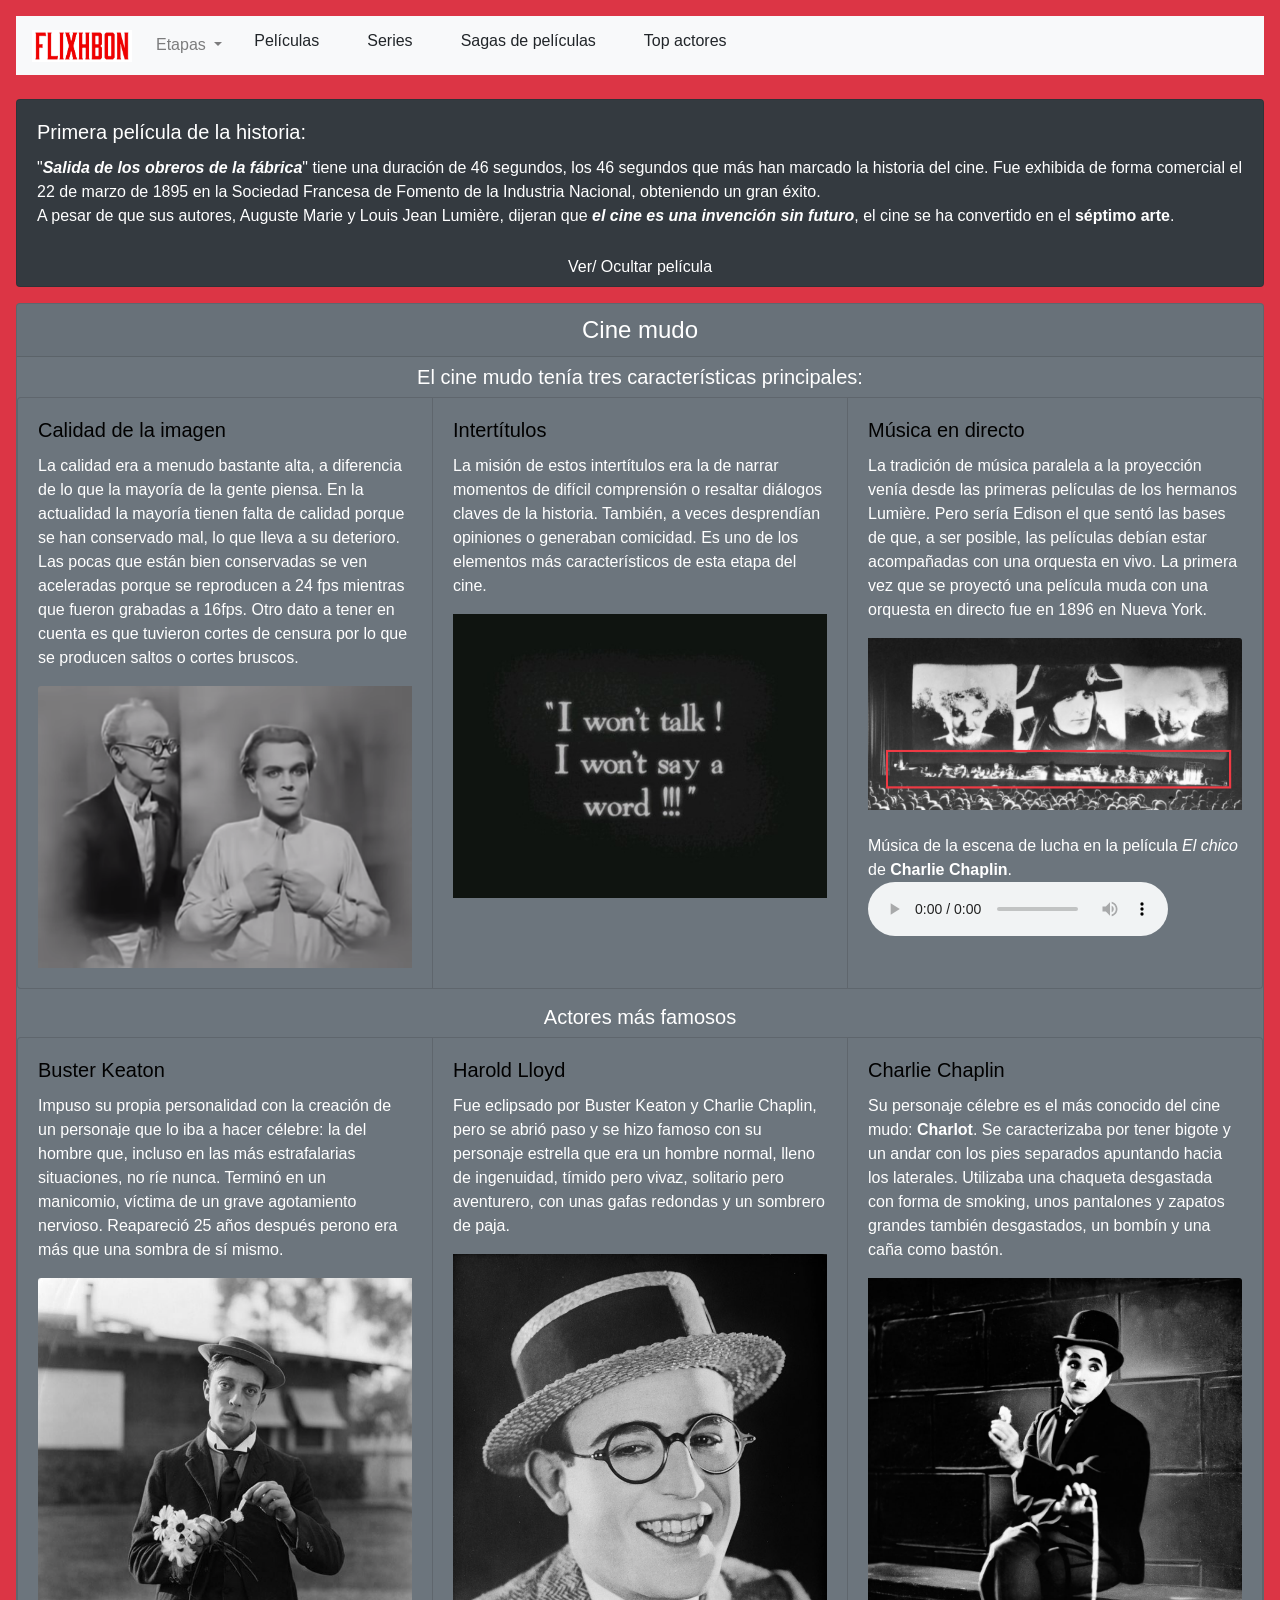
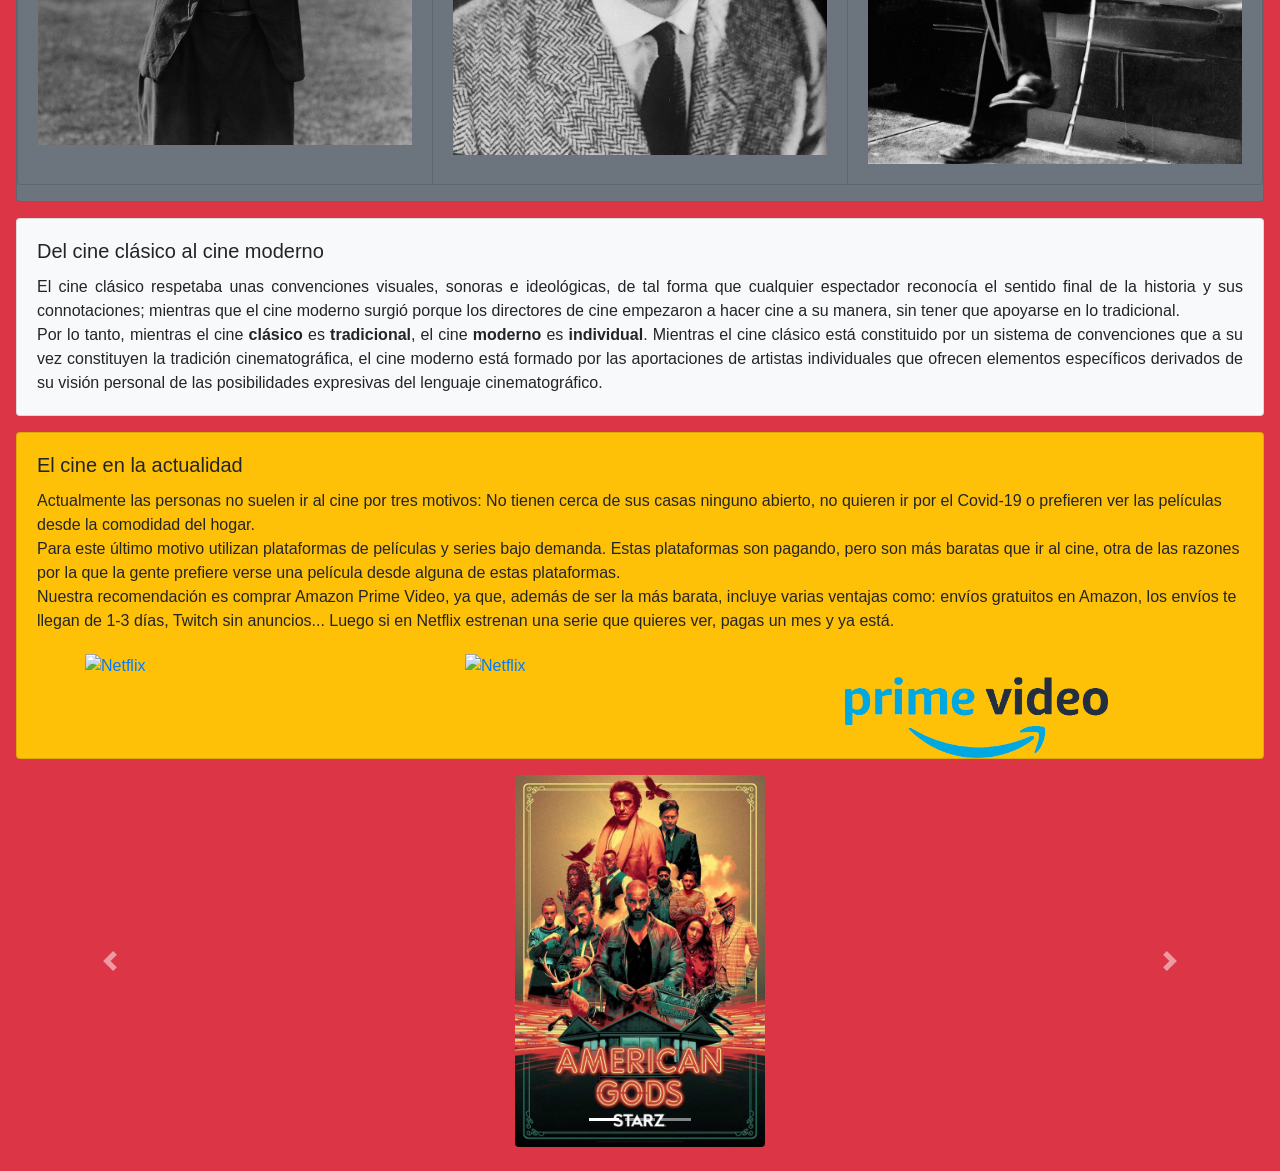
==== Historia del cine.html @ 115a5e02 "carrusel" ====
<!DOCTYPE html>
<html lang="es">
<head>
    <meta charset="UTF-8">
    <meta http-equiv="X-UA-Compatible" content="IE=edge">
    <meta name="viewport" content="width=device-width, initial-scale=1.0">
    <title>Historia del cine-Flixhbon</title>
    <link rel="stylesheet" href="css/bootstrap.min.css">
    <script src="js/bootstrap.min.js"></script>
    <script src="js/bootstrap.bundle.min.js"></script>
    <script src="https://code.jquery.com/jquery-3.4.1.slim.min.js"
        integrity="sha384-J6qa4849blE2+poT4WnyKhv5vZF5SrPo0iEjwBvKU7imGFAV0wwj1yYfoRSJoZ+n"
        crossorigin="anonymous"></script>
    <script src="https://cdn.jsdelivr.net/npm/popper.js@1.16.0/dist/umd/popper.min.js"
        integrity="sha384-Q6E9RHvbIyZFJoft+2mJbHaEWldlvI9IOYy5n3zV9zzTtmI3UksdQRVvoxMfooAo"
        crossorigin="anonymous"></script>
    <script src="https://stackpath.bootstrapcdn.com/bootstrap/4.4.1/js/bootstrap.min.js"
        integrity="sha384-wfSDF2E50Y2D1uUdj0O3uMBJnjuUD4Ih7YwaYd1iqfktj0Uod8GCExl3Og8ifwB6"
        crossorigin="anonymous"></script>
</head>
<body div class="p-3 mb-2 bg-danger text-black">
    <nav class="navbar navbar-expand-lg navbar-light bg-light">
      <a class="navbar-brand" href="index.html"><img src="Recursos/Captura de pantalla 2021-02-10 123107.png" alt="Flixhbon" width="100"></a>
      <button class="navbar-toggler" type="button" data-toggle="collapse" data-target="#navbarNav" aria-controls="navbarNav" aria-expanded="false" aria-label="Toggle navigation">
        <span class="navbar-toggler-icon"></span>
      </button>
      <div class="collapse navbar-collapse" id="navbarNav">
        <ul class="navbar-nav">   
          <li class="nav-item dropdown">
            <a class="nav-link dropdown-toggle" href="#" id="navbarDropdown" role="button" data-toggle="dropdown" aria-haspopup="true" aria-expanded="false">
              Etapas
            </a>
            <div class="dropdown-menu" aria-labelledby="navbarDropdown">
              <a class="dropdown-item" href="#Cine mudo">Cine mudo</a>
              <a class="dropdown-item" href="#Clásico-moderno">Cine clásico → Cine moderno</a>
              <a class="dropdown-item" href="#Actualidad">Actualidad</a>
          </li>     
          <li><a class="dropdown-item" href="Películas.html">Películas</a></li>
          <li><a class="dropdown-item" href="Series.html">Series</a></li>
          <li><a class="dropdown-item" href="Sagas.html">Sagas de películas</a></li>
          <li><a class="dropdown-item" href="Top-actores.html">Top actores</a></li>           
        </ul>
      </div>
    </nav>
    <br>
    <div class="card text-white bg-dark mb-3">
      <div class="card-body">
        <h5 class="card-title">Primera película de la historia:</h5>
        <p class="card-text">"<strong><i>Salida de los obreros de la fábrica</i></strong>" tiene una duración de 46 segundos, los 46 segundos que más han marcado la historia del cine. Fue exhibida de forma comercial el 22 de marzo de 1895 en la Sociedad Francesa de Fomento de la Industria Nacional, obteniendo un gran éxito. <br>
        A pesar de que sus autores, Auguste Marie y Louis Jean Lumière, dijeran que <strong><i>el cine es una invención sin futuro</i></strong>, el cine se ha convertido en el <strong>séptimo arte</strong>.</p>
      </div>
      <iframe id="demo" style="display:none" height="400" src="https://www.youtube.com/embed/xxLGDF_121U?start=6" frameborder="0" allow="accelerometer; autoplay; clipboard-write; encrypted-media; gyroscope; picture-in-picture" allowfullscreen></iframe>
    <button class="btn btn-dark" type="button" onclick="mostraruocultar()">Ver/ Ocultar película</button>
  </div>
<script>
  function mostraruocultar(){
    //alert("hola"); 
    //hacer si está visible
      if(document.getElementById('demo').style.display=='block'){
      document.getElementById('demo').style.display='none';
      }
      else{
      //hacer si está oculto
    document.getElementById('demo').style.display='block';
    }
  }
</script>

<div class="card text-white bg-secondary mb-3">
  <a name="Cine mudo"><h4><div class="card-header" style="text-align: center;">Cine mudo</div></h4></a>
  <div class="container" style="text-align: center;">
    <h5>El cine mudo tenía tres características principales:</h5>
</div>
  <div class="card-group ">
    <div class="card text-white bg-secondary mb-3">
      <div class="card-body">
        <h5 class="card-title" style="color: black;">Calidad de la imagen</h5>
        <p class="card-text">La calidad era a menudo bastante alta, a diferencia de lo que la mayoría de la gente piensa. En la actualidad la mayoría tienen falta de calidad porque se han conservado mal, lo que lleva a su deterioro.<br>
        Las pocas que están bien conservadas se ven aceleradas porque se reproducen a 24 fps mientras que fueron grabadas a 16fps. Otro dato a tener en cuenta es que tuvieron cortes de censura por lo que se producen saltos o cortes bruscos.</p>
        <img src="Recursos/Cine mudo/Calidad.png" class="card-img-top" alt="Muestra de la calidad de imagen">
      </div>
    </div>
    <div class="card text-white bg-secondary mb-3">
      <div class="card-body">
        <h5 class="card-title" style="color: black;">Intertítulos</h5>
        <p class="card-text">La misión de estos intertítulos era la de narrar momentos de difícil comprensión o resaltar diálogos claves de la historia. También, a veces desprendían opiniones o generaban comicidad. Es uno de los elementos más característicos de esta etapa del cine.</p>
        <img src="Recursos/Cine mudo/Intertítulo.jpg" class="card-img-top" alt="Ejemplo de intertítulo">
      </div>
    </div>
    <div class="card text-white bg-secondary mb-3">
      <div class="card-body">
        <h5 class="card-title" style="color: black;">Música en directo</h5>
        <p class="card-text">La tradición de música paralela a la proyección venía desde las primeras películas de los hermanos Lumière.  Pero sería Edison el que sentó las bases de que, a ser posible, las películas debían estar acompañadas con una orquesta en vivo. La primera vez que se proyectó una película muda con una orquesta en directo fue en 1896 en Nueva York.</p>
        <img src="Recursos/Cine mudo/Música.png" class="card-img-top" alt="Ejemplo de una orquesta en un cine mudo">
        <br>
        <br>
        <!-- Tamaño audio -->
        Música de la escena de lucha en la película <i>El chico</i> de <strong>Charlie Chaplin</strong>.
        <audio controls>
          <source src="Recursos/Cine mudo/Música cine mudo.mp3" type="audio/mpeg">
          Error al reproducir: tu navegador no soporta esta etiqueta de audio.
      </audio>
      </div>
    </div>
  </div>
  <div class="container" style="text-align: center;">
    <h5>Actores más famosos</h5>
</div>
  <div class="card-group ">
    <div class="card text-white bg-secondary mb-3">
      <div class="card-body">
        <h5 class="card-title" style="color: black;">Buster Keaton</h5>
        <p class="card-text">Impuso su propia personalidad con la creación de un personaje que lo iba a hacer célebre: la del hombre que, incluso en las más estrafalarias situaciones, no ríe nunca.
        Terminó en un manicomio, víctima de un grave agotamiento nervioso. Reapareció 25 años después perono era más que una sombra de sí mismo.
        </p>
        <img src="Recursos/Cine mudo/Buster Keaton.jpg" class="card-img-top" alt="Buster Keaton">
      </div>
    </div>
    <div class="card text-white bg-secondary mb-3">
      <div class="card-body">
        <h5 class="card-title" style="color: black;">Harold Lloyd</h5>
        <p class="card-text">Fue eclipsado por Buster Keaton y Charlie Chaplin, pero se abrió paso y se hizo famoso con su personaje estrella que era un hombre normal, lleno de ingenuidad, tímido pero vivaz, solitario pero aventurero, con unas gafas redondas y un sombrero de paja.   
        </p>
        <img src="Recursos/Cine mudo/Harold Lloyd.jpg" class="card-img-top" alt="Harold Lloyd">
      </div>
    </div>
    <div class="card text-white bg-secondary mb-3">
      <div class="card-body">
        <h5 class="card-title" style="color: black;">Charlie Chaplin</h5>
        <p class="card-text">Su personaje célebre es el más conocido del cine mudo: <strong>Charlot</strong>. Se caracterizaba por tener bigote y un andar con los pies separados apuntando hacia los laterales. Utilizaba una chaqueta desgastada con forma de smoking, unos pantalones y zapatos grandes también desgastados, un bombín y una caña como bastón. 
        </p>
        <img src="Recursos/Cine mudo/Charlie Chaplin 2.jpg" class="card-img-top" alt="Charlie Chaplin">
      </div>
    </div>
  </div>
</div>

<div class="card text-black bg-light mb-3">
  <div class="card-body">
    <a name="Clásico-moderno"><h5 class="card-title">Del cine clásico al cine moderno</h5></a>
    <p class="card-text text-justify">El cine clásico respetaba unas convenciones visuales, sonoras e ideológicas, de tal forma que cualquier espectador reconocía el sentido final de la historia y sus connotaciones; mientras que el cine moderno surgió porque los directores de cine empezaron a hacer cine a su manera, sin tener que apoyarse en lo tradicional.
    <br>
    Por lo tanto, mientras el cine <strong>clásico</strong> es <strong>tradicional</strong>, el cine <strong>moderno</strong> es <strong>individual</strong>. Mientras el cine clásico está constituido por un sistema de convenciones que a su vez constituyen la tradición cinematográfica, el cine moderno está formado por las aportaciones de artistas individuales que ofrecen elementos específicos derivados de su visión personal de las posibilidades expresivas del lenguaje cinematográfico.</p>
  </div>
</div>
<div class="card bg-warning mb-3">
  <div class="card-body">
    <a name="Actualidad"><h5 class="card-title">El cine en la actualidad</h5></a>
    <p class="card-text">Actualmente las personas no suelen ir al cine por tres motivos: No tienen cerca de sus casas ninguno abierto, no quieren ir por el Covid-19 o prefieren ver las películas desde la comodidad del hogar.
    <br>
    Para este último motivo utilizan plataformas de películas y series bajo demanda. Estas plataformas son pagando, pero son más baratas que ir al cine, otra de las razones por la que la gente prefiere verse una película desde alguna de estas plataformas.
    <br>
    Nuestra recomendación es comprar Amazon Prime Video, ya que, además de ser la más barata, incluye varias ventajas como: envíos gratuitos en Amazon, los envíos te llegan de 1-3 días, Twitch sin anuncios... Luego si en Netflix estrenan una serie que quieres ver, pagas un mes y ya está.
    </p>
  </div>
  <div class="container">
    <div class="row">
      <div class="col-sm">
        <a target="new" href="https://www.netflix.com/es/"><img src="Recursos/Cine actual/Netflix.png" alt="Netflix" width="75%"></a>
      </div>
      <div class="col-sm">
        <a target="new" href="https://es.hboespana.com/"><img src="Recursos/Cine actual/HBO.png" alt="Netflix" width="75%"></a>
      </div>
      <div class="col-sm">
        <br>
        <a target="new" href="https://www.primevideo.com/"><img src="Recursos/Cine actual/Amazon Prime Video.svg.png" alt="Netflix" width="75%"></a>
      </div>
    </div>
  </div>
</div>
<div id="carouselExampleIndicators" class="carousel slide" data-ride="carousel">
  <ol class="carousel-indicators">
    <li data-target="#carouselExampleIndicators" data-slide-to="0" class="active"></li>
    <li data-target="#carouselExampleIndicators" data-slide-to="1"></li>
    <li data-target="#carouselExampleIndicators" data-slide-to="2"></li>
  </ol>
  <div class="carousel-inner">
    <div class="carousel-item active">
      <img src="Recursos/American Gods.jpg"  class="rounded mx-auto d-block" alt="..." width="250px">
    </div>
    <div class="carousel-item">
      <img src="Recursos/Aqui no hay quien viva.jpg" class="rounded mx-auto d-block" alt="..." width="250px">
    </div>
    <div class="carousel-item">
      <img src="Recursos/Daniel Day-Lewis.jpg" class="rounded mx-auto d-block" alt="..." width="250px">
    </div>
  </div>
  <a class="carousel-control-prev" href="#carouselExampleIndicators" role="button" data-slide="prev">
    <span class="carousel-control-prev-icon" aria-hidden="true"></span>
    <span class="sr-only">Previous</span>
  </a>
  <a class="carousel-control-next" href="#carouselExampleIndicators" role="button" data-slide="next">
    <span class="carousel-control-next-icon" aria-hidden="true"></span>
    <span class="sr-only">Next</span>
  </a>
</div>
</body>
</html>
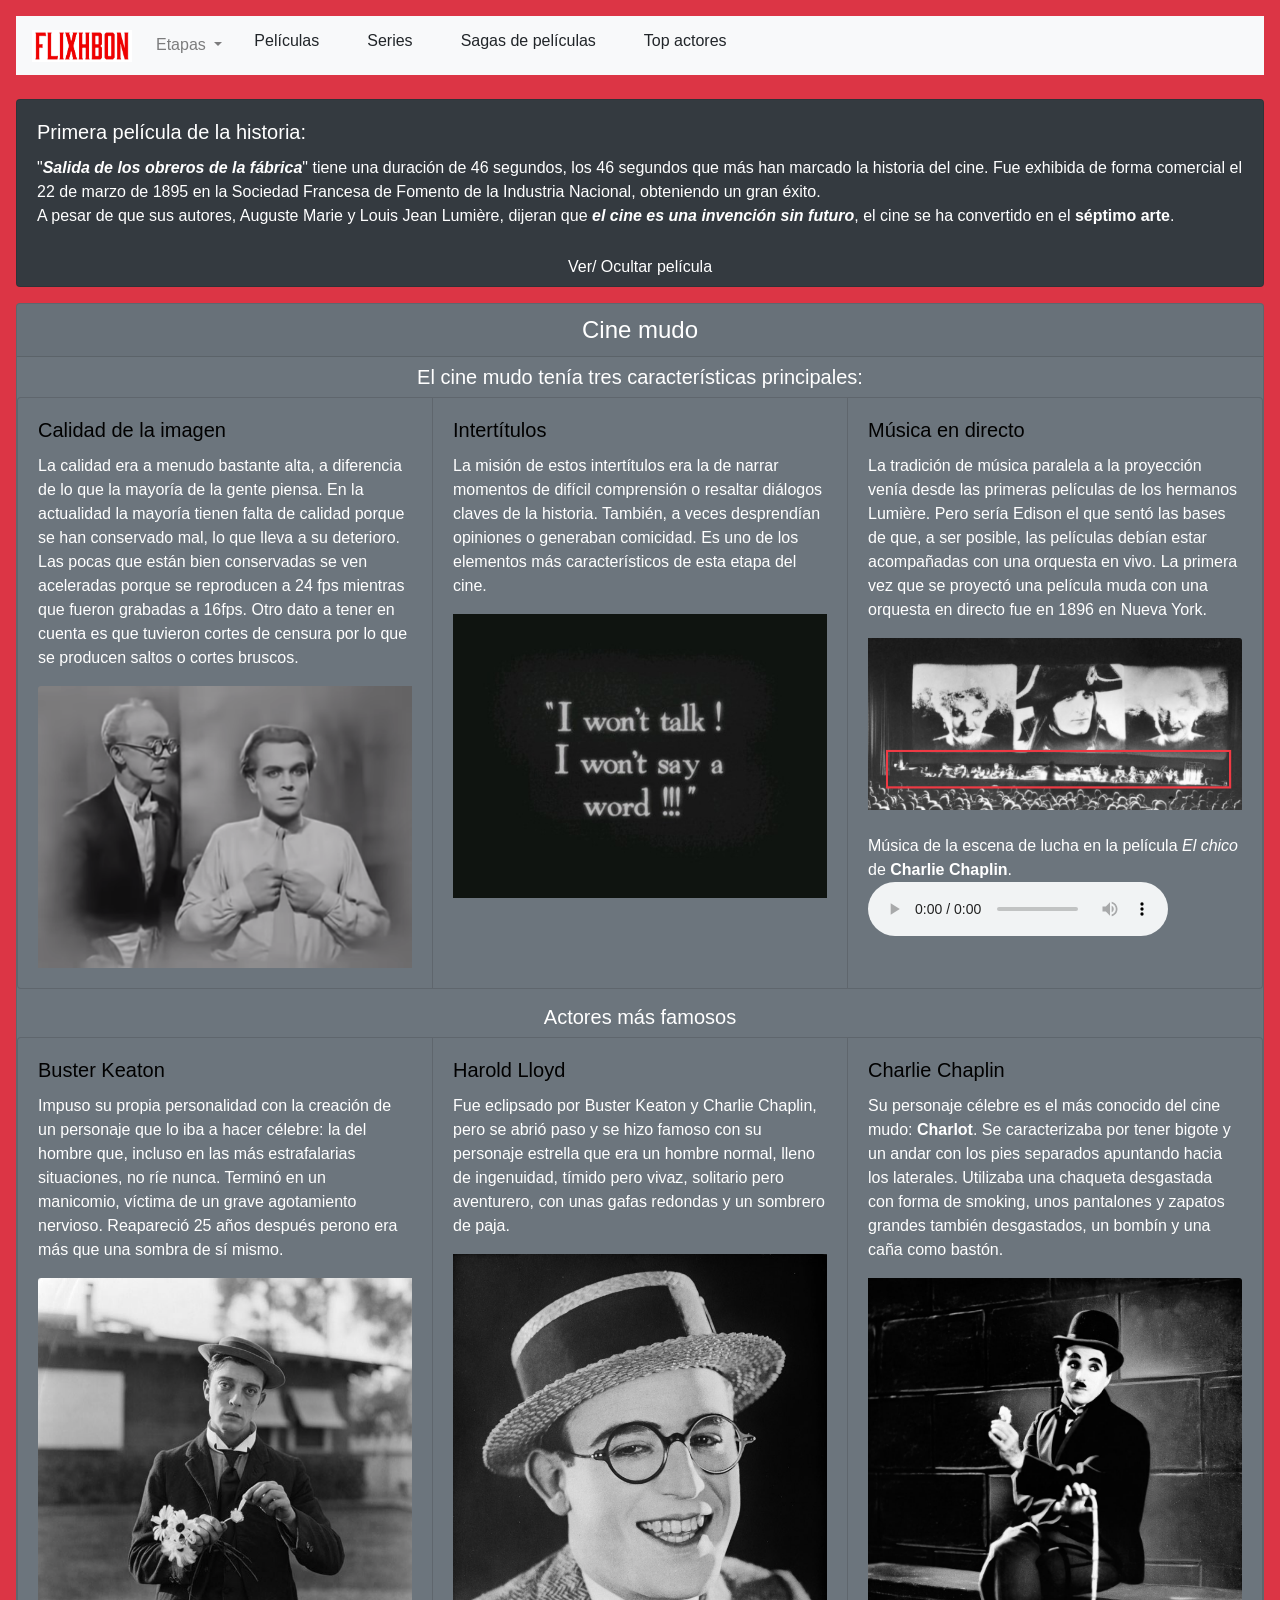
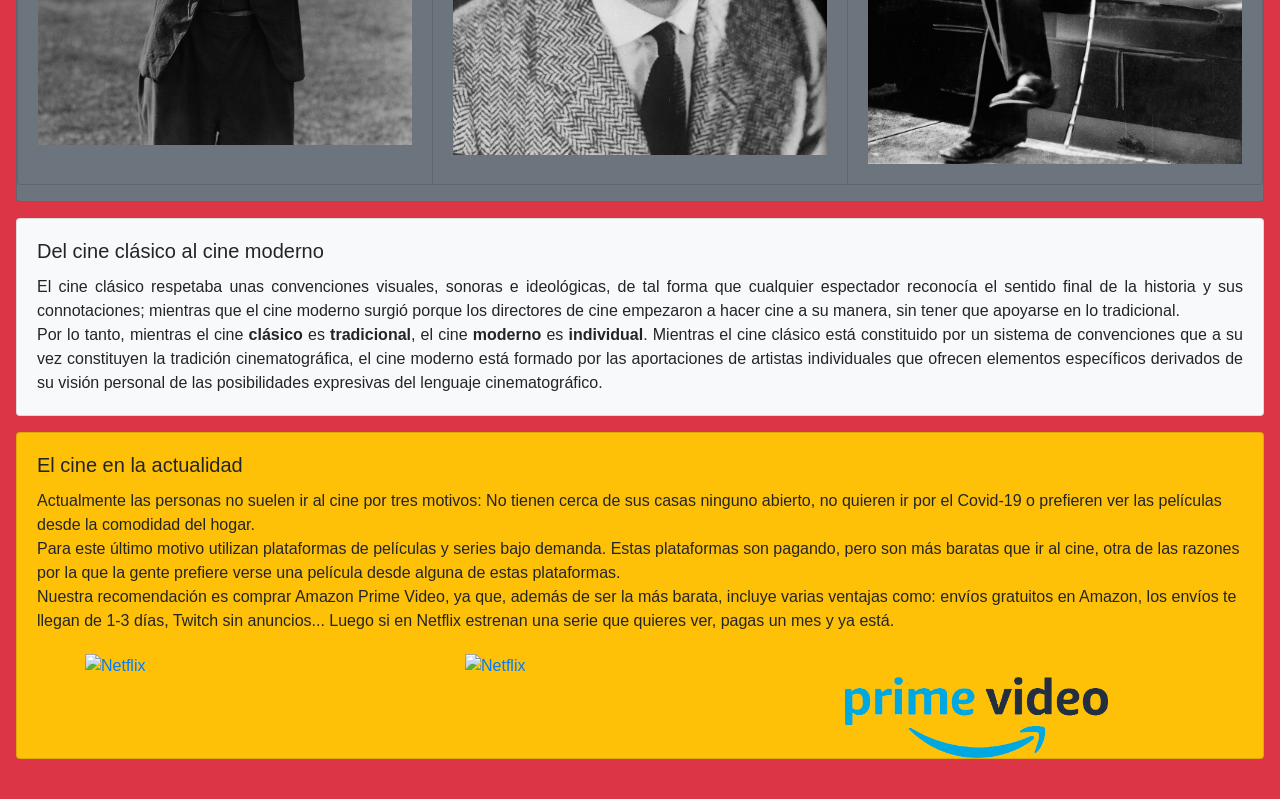
==== commit 284369ff: "MIGUEL CALVO" ====
--- a/Historia del cine.html
+++ b/Historia del cine.html
@@ -168,31 +168,6 @@
     </div>
   </div>
 </div>
-<div id="carouselExampleIndicators" class="carousel slide" data-ride="carousel">
-  <ol class="carousel-indicators">
-    <li data-target="#carouselExampleIndicators" data-slide-to="0" class="active"></li>
-    <li data-target="#carouselExampleIndicators" data-slide-to="1"></li>
-    <li data-target="#carouselExampleIndicators" data-slide-to="2"></li>
-  </ol>
-  <div class="carousel-inner">
-    <div class="carousel-item active">
-      <img src="Recursos/American Gods.jpg"  class="rounded mx-auto d-block" alt="..." width="250px">
-    </div>
-    <div class="carousel-item">
-      <img src="Recursos/Aqui no hay quien viva.jpg" class="rounded mx-auto d-block" alt="..." width="250px">
-    </div>
-    <div class="carousel-item">
-      <img src="Recursos/Daniel Day-Lewis.jpg" class="rounded mx-auto d-block" alt="..." width="250px">
-    </div>
-  </div>
-  <a class="carousel-control-prev" href="#carouselExampleIndicators" role="button" data-slide="prev">
-    <span class="carousel-control-prev-icon" aria-hidden="true"></span>
-    <span class="sr-only">Previous</span>
-  </a>
-  <a class="carousel-control-next" href="#carouselExampleIndicators" role="button" data-slide="next">
-    <span class="carousel-control-next-icon" aria-hidden="true"></span>
-    <span class="sr-only">Next</span>
-  </a>
-</div>
+
 </body>
 </html>
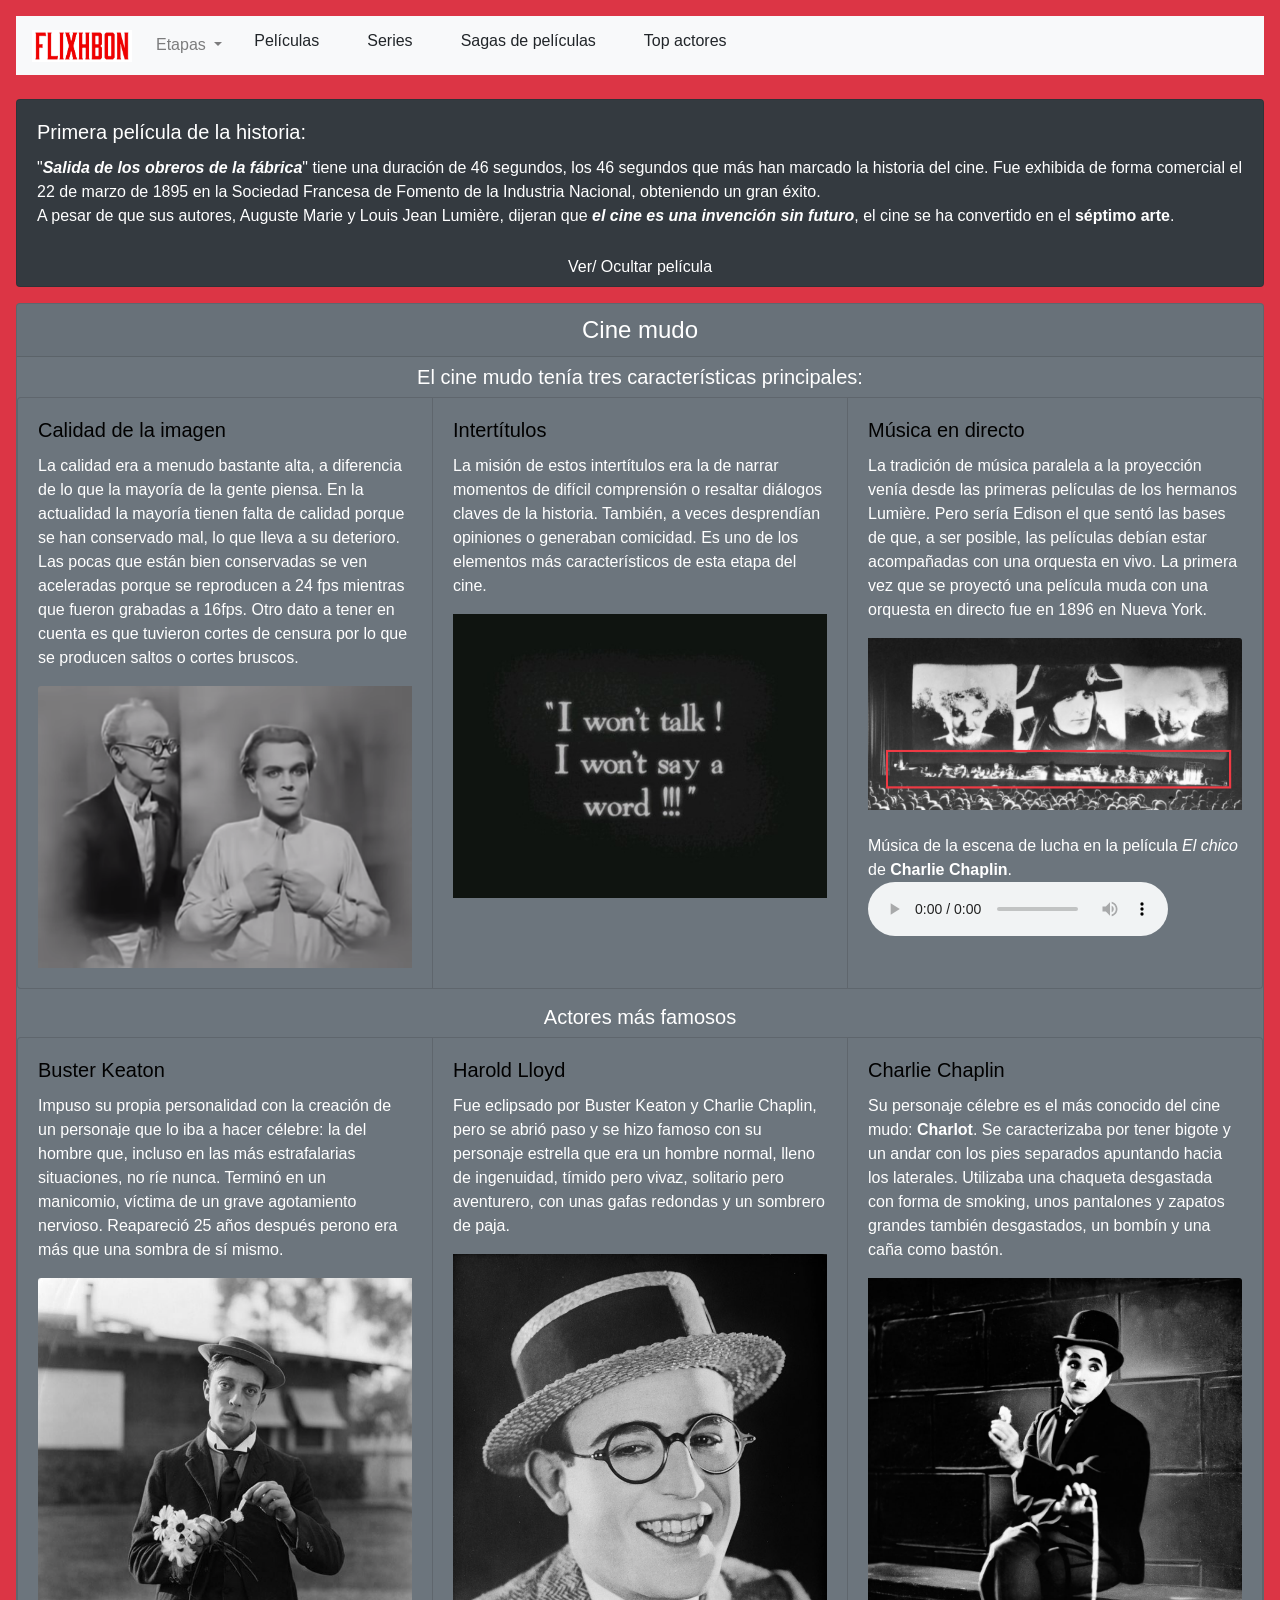
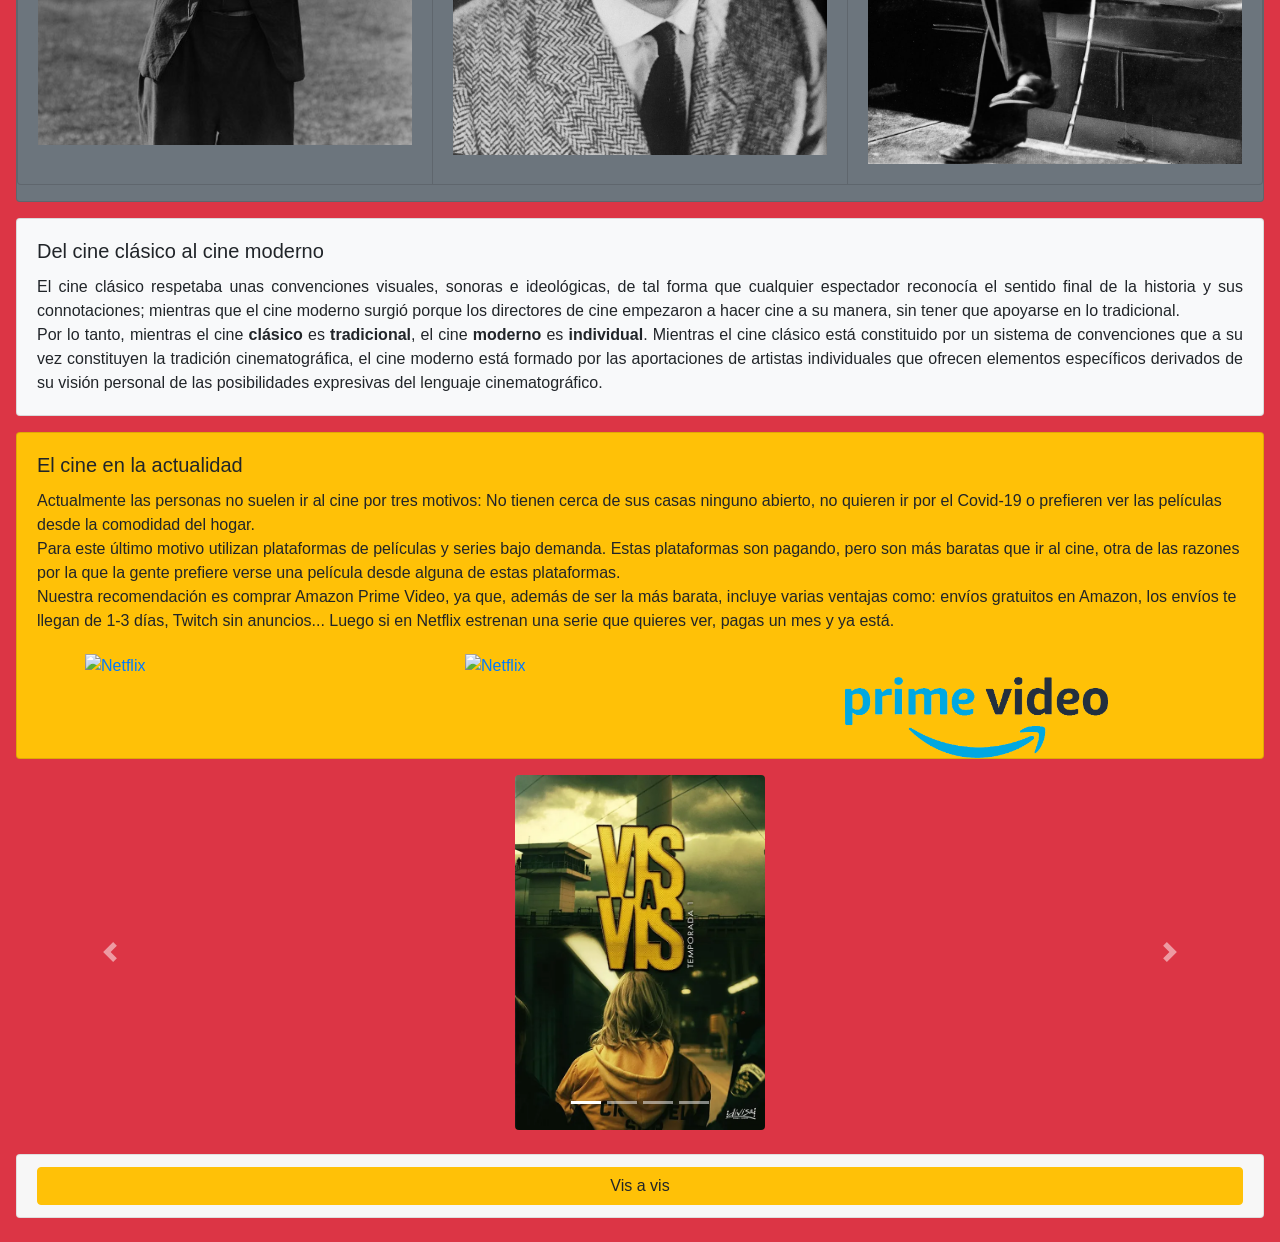
==== commit b02203ff: "vis a vis" ====
--- a/Historia del cine.html
+++ b/Historia del cine.html
@@ -168,6 +168,55 @@
     </div>
   </div>
 </div>
+<div id="carouselExampleIndicators" class="carousel slide" data-ride="carousel">
+  <ol class="carousel-indicators">
+    <li data-target="#carouselExampleIndicators" data-slide-to="0" class="active"></li>
+    <li data-target="#carouselExampleIndicators" data-slide-to="1"></li>
+    <li data-target="#carouselExampleIndicators" data-slide-to="2"></li>
+    <li data-target="#carouselExampleIndicators" data-slide-to="3"></li>
+  </ol>
+  <div class="carousel-inner">
+    <div class="carousel-item active">
+      <img src="Recursos/Vis a vis 1.webp"  class="rounded mx-auto d-block" alt="..." width="250px">
+    </div>
+    <div class="carousel-item">
+      <img src="Recursos/Vis a vis 2.webp" class="rounded mx-auto d-block" alt="..." width="250px">
+    </div>
+    <div class="carousel-item">
+      <img src="Recursos/Vis a vis 3.webp" class="rounded mx-auto d-block" alt="..." width="250px">
+    </div>
+    <div class="carousel-item">
+      <img src="Recursos/Vis a vis 4.webp" class="rounded mx-auto d-block" alt="..." width="250px">
+    </div>
+  </div>
+  <a class="carousel-control-prev" href="#carouselExampleIndicators" role="button" data-slide="prev">
+    <span class="carousel-control-prev-icon" aria-hidden="true"></span>
+    <span class="sr-only">Previous</span>
+  </a>
+  <a class="carousel-control-next" href="#carouselExampleIndicators" role="button" data-slide="next">
+    <span class="carousel-control-next-icon" aria-hidden="true"></span>
+    <span class="sr-only">Next</span>
+  </a>
+</div>
+<br>
+  <div class="accordion" id="accordionExample">
+    <div class="card">
+      <div class="card-header" id="headingOne">
+        <h2 class="mb-0">
+          <button class="btn btn-warning btn-block text-center" type="button" data-toggle="collapse" data-target="#collapseOne" aria-expanded="true" aria-controls="collapseOne">
+            Vis a vis
+          </button>
+        </h2>
+      </div>
+      <div id="collapseOne" class="collapse" aria-labelledby="headingOne" data-parent="#accordionExample">
+        <div class="card-body text-justify">
+        Vis a vis es una producción de Globomedia para Antena 3, que pretende acercar la ficción carcelaria, en expansión en otros países, al público español. La serie se centra en Macarena, una joven que entra como interna en una prisión de mujeres tras ser acusada de malversación y fraude fiscal.
+        <br>
+        Macarena es una mujer buena que, tras enamorarse de su jefe, se presta a manipular cuentas y malversar dinero de su empresa. Una vez en prisión se siente como pez fuera del agua y se da cuenta de que no tiene nada que ver con sus compañeras de celda. Sin embargo, si quiere sobrevivir allí los siete años que piden de condena para ella, deberá evolucionar, cambiar y dejar de lado sus escrúpulos, para poder convivir con el resto de reclusas.
 
+        </div>
+      </div>
+    </div>
+</div>
 </body>
 </html>
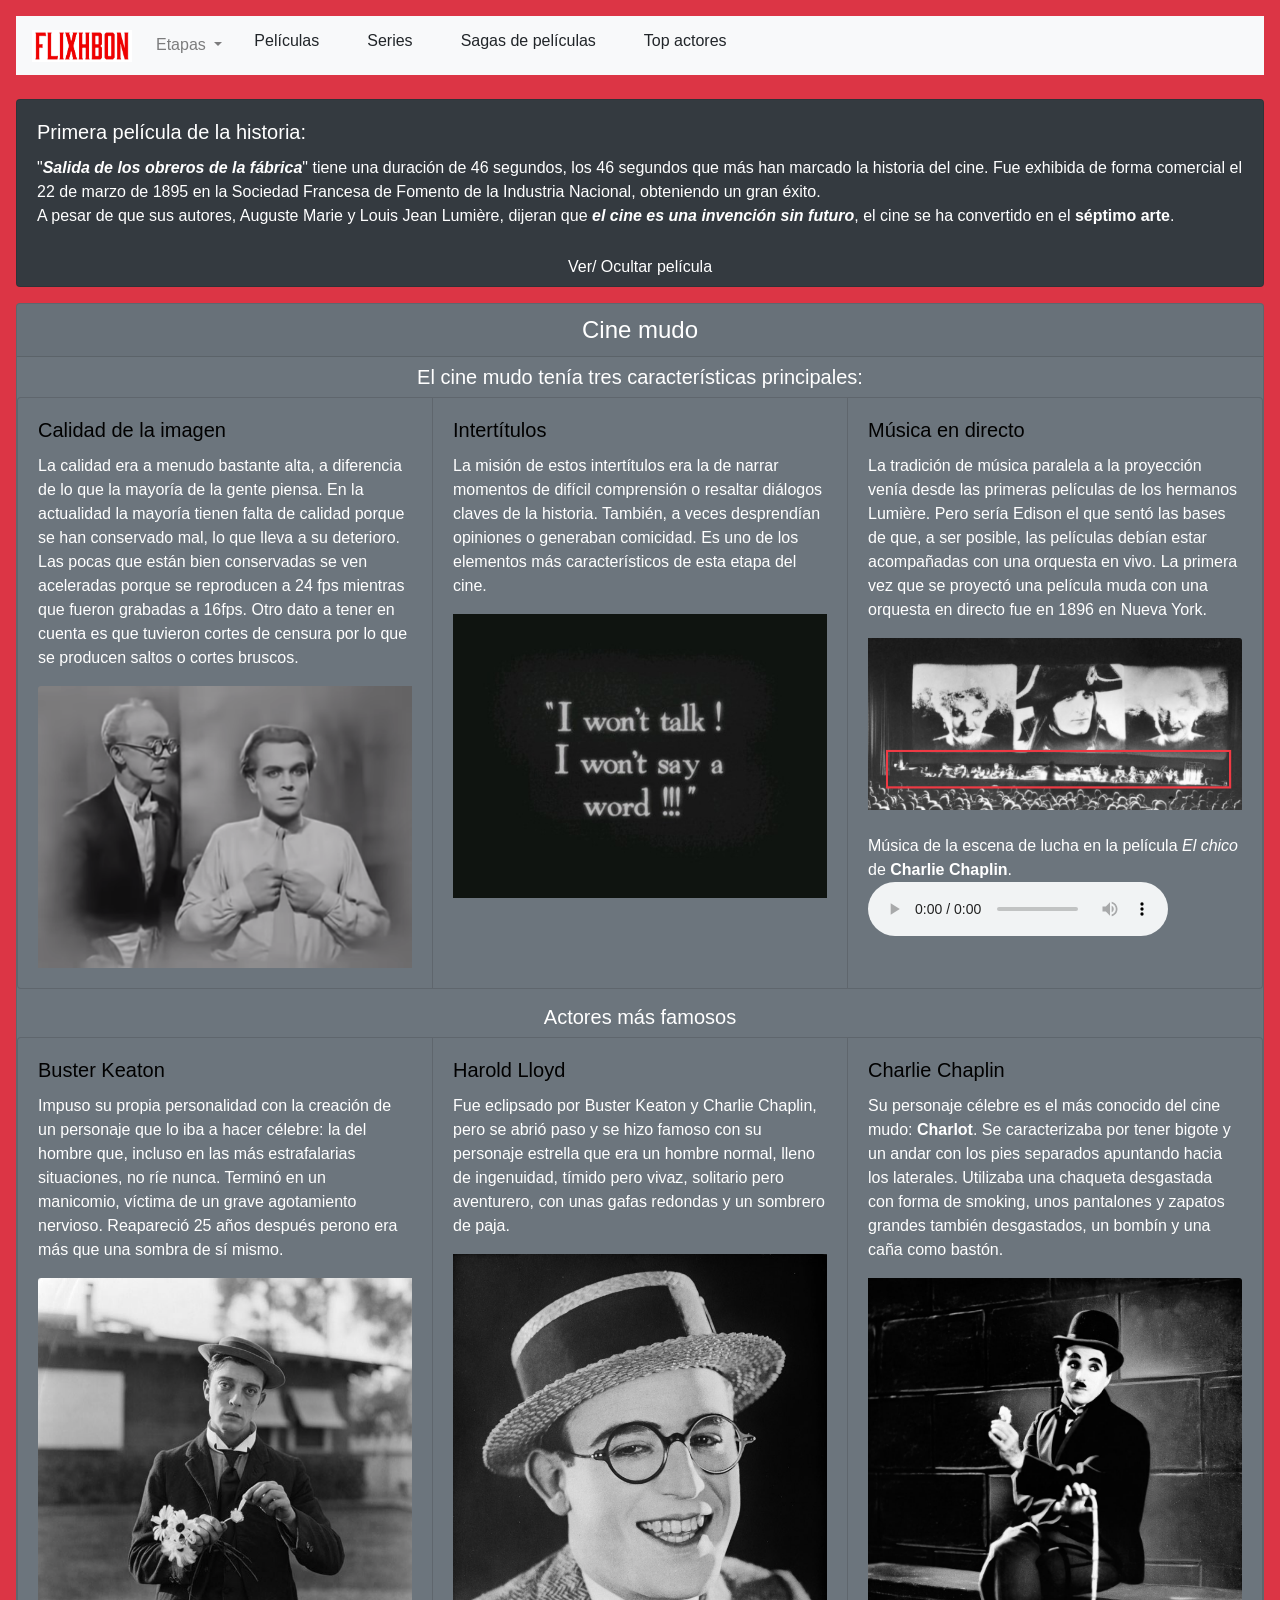
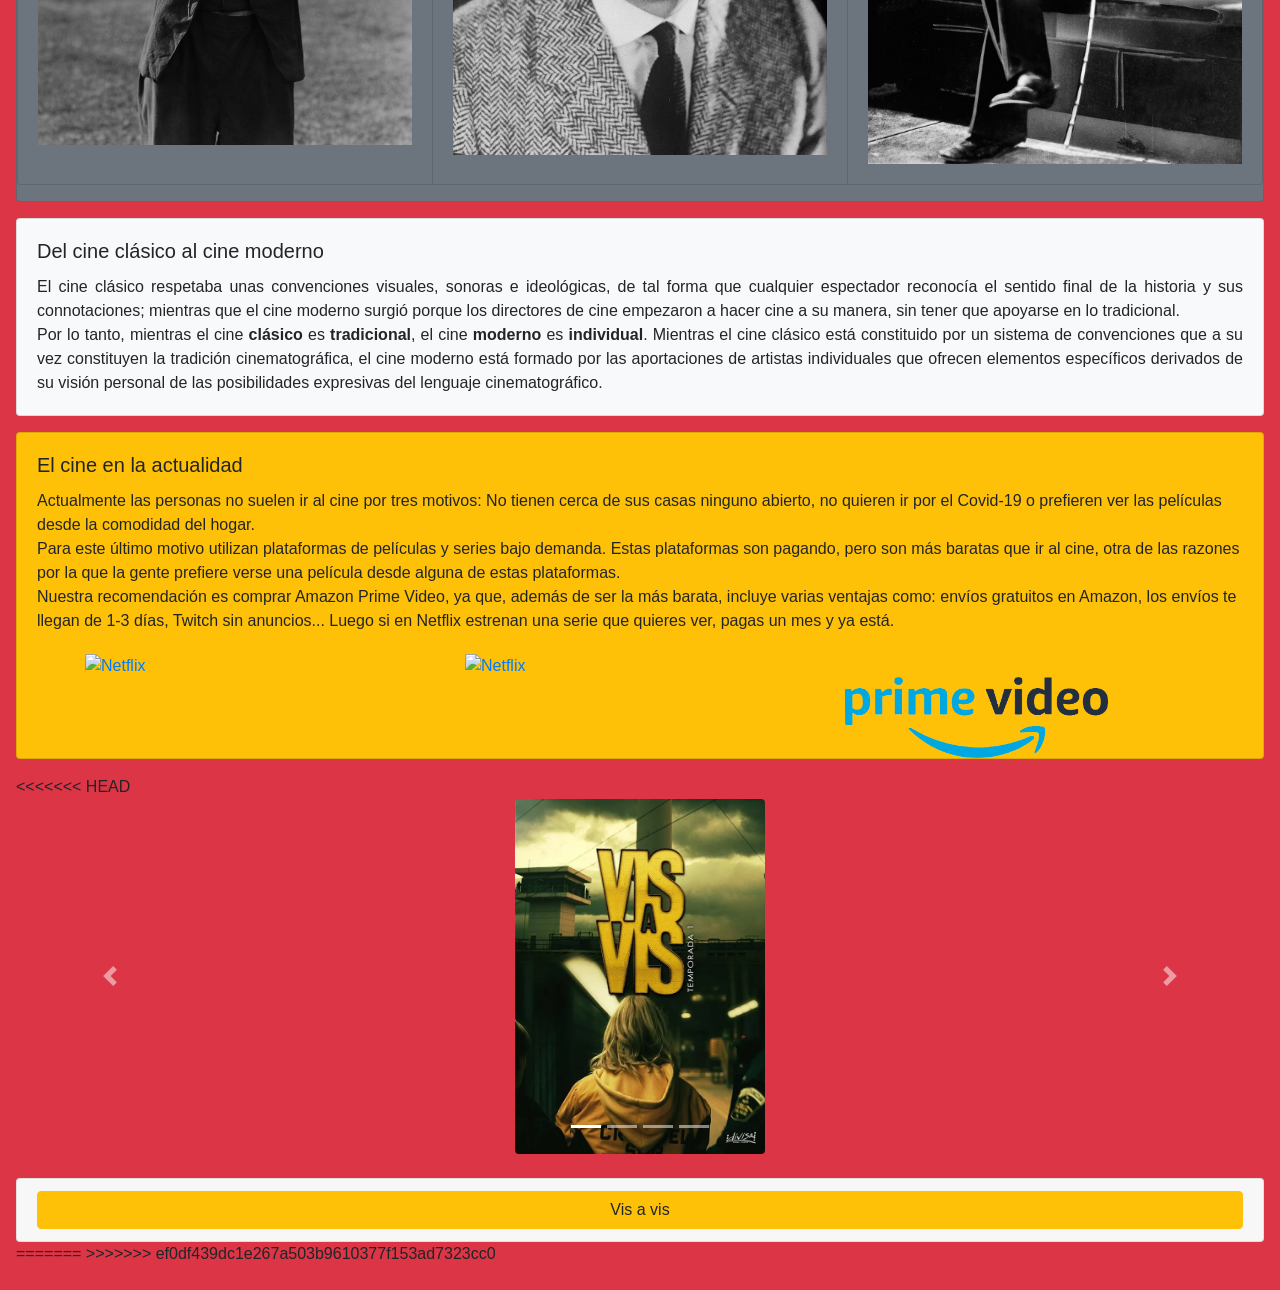
==== commit 1dfb531a: "Merge branch 'main' of https://github.com/JuanJos04/Proyecto" ====
--- a/Historia del cine.html
+++ b/Historia del cine.html
@@ -168,6 +168,7 @@
     </div>
   </div>
 </div>
+<<<<<<< HEAD
 <div id="carouselExampleIndicators" class="carousel slide" data-ride="carousel">
   <ol class="carousel-indicators">
     <li data-target="#carouselExampleIndicators" data-slide-to="0" class="active"></li>
@@ -218,5 +219,8 @@
       </div>
     </div>
 </div>
+=======
+
+>>>>>>> ef0df439dc1e267a503b9610377f153ad7323cc0
 </body>
 </html>
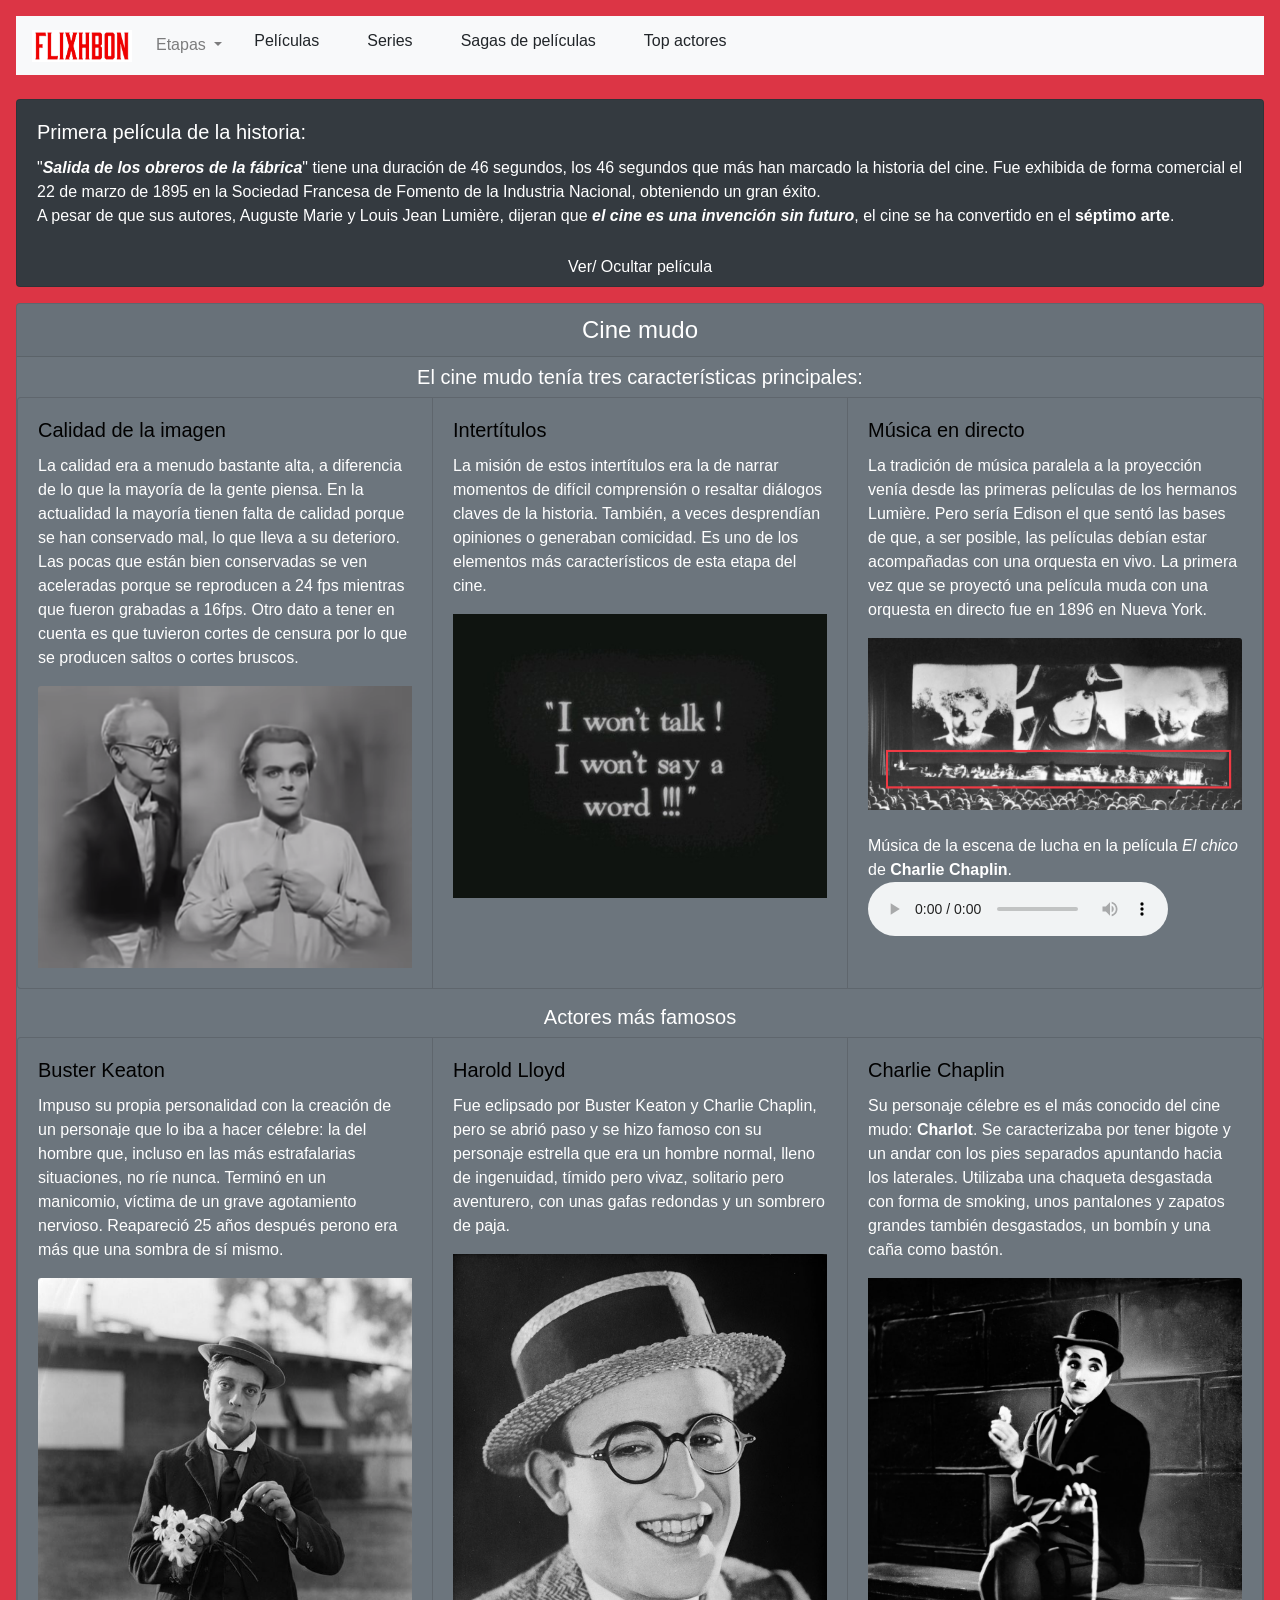
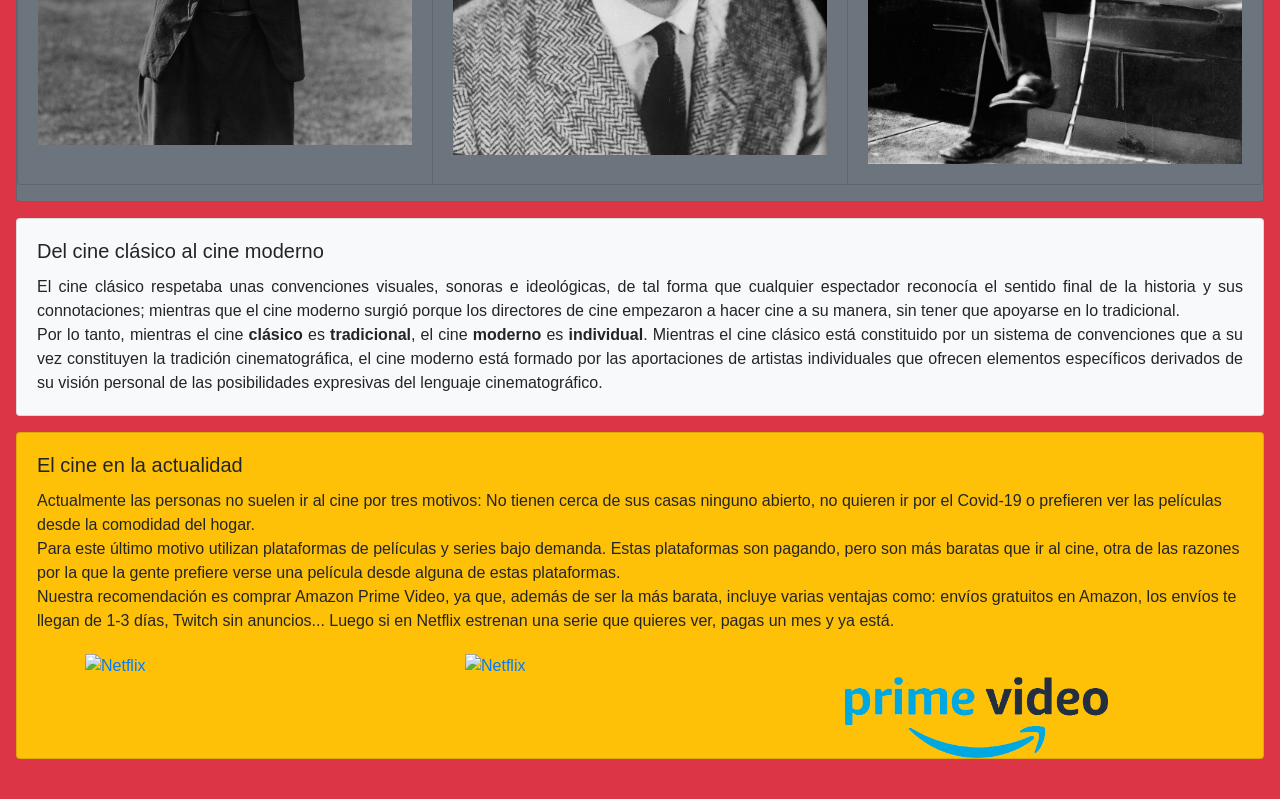
==== commit 15b64102: "SWRFW" ====
--- a/Historia del cine.html
+++ b/Historia del cine.html
@@ -168,59 +168,6 @@
     </div>
   </div>
 </div>
-<<<<<<< HEAD
-<div id="carouselExampleIndicators" class="carousel slide" data-ride="carousel">
-  <ol class="carousel-indicators">
-    <li data-target="#carouselExampleIndicators" data-slide-to="0" class="active"></li>
-    <li data-target="#carouselExampleIndicators" data-slide-to="1"></li>
-    <li data-target="#carouselExampleIndicators" data-slide-to="2"></li>
-    <li data-target="#carouselExampleIndicators" data-slide-to="3"></li>
-  </ol>
-  <div class="carousel-inner">
-    <div class="carousel-item active">
-      <img src="Recursos/Vis a vis 1.webp"  class="rounded mx-auto d-block" alt="..." width="250px">
-    </div>
-    <div class="carousel-item">
-      <img src="Recursos/Vis a vis 2.webp" class="rounded mx-auto d-block" alt="..." width="250px">
-    </div>
-    <div class="carousel-item">
-      <img src="Recursos/Vis a vis 3.webp" class="rounded mx-auto d-block" alt="..." width="250px">
-    </div>
-    <div class="carousel-item">
-      <img src="Recursos/Vis a vis 4.webp" class="rounded mx-auto d-block" alt="..." width="250px">
-    </div>
-  </div>
-  <a class="carousel-control-prev" href="#carouselExampleIndicators" role="button" data-slide="prev">
-    <span class="carousel-control-prev-icon" aria-hidden="true"></span>
-    <span class="sr-only">Previous</span>
-  </a>
-  <a class="carousel-control-next" href="#carouselExampleIndicators" role="button" data-slide="next">
-    <span class="carousel-control-next-icon" aria-hidden="true"></span>
-    <span class="sr-only">Next</span>
-  </a>
-</div>
-<br>
-  <div class="accordion" id="accordionExample">
-    <div class="card">
-      <div class="card-header" id="headingOne">
-        <h2 class="mb-0">
-          <button class="btn btn-warning btn-block text-center" type="button" data-toggle="collapse" data-target="#collapseOne" aria-expanded="true" aria-controls="collapseOne">
-            Vis a vis
-          </button>
-        </h2>
-      </div>
-      <div id="collapseOne" class="collapse" aria-labelledby="headingOne" data-parent="#accordionExample">
-        <div class="card-body text-justify">
-        Vis a vis es una producción de Globomedia para Antena 3, que pretende acercar la ficción carcelaria, en expansión en otros países, al público español. La serie se centra en Macarena, una joven que entra como interna en una prisión de mujeres tras ser acusada de malversación y fraude fiscal.
-        <br>
-        Macarena es una mujer buena que, tras enamorarse de su jefe, se presta a manipular cuentas y malversar dinero de su empresa. Una vez en prisión se siente como pez fuera del agua y se da cuenta de que no tiene nada que ver con sus compañeras de celda. Sin embargo, si quiere sobrevivir allí los siete años que piden de condena para ella, deberá evolucionar, cambiar y dejar de lado sus escrúpulos, para poder convivir con el resto de reclusas.
 
-        </div>
-      </div>
-    </div>
-</div>
-=======
-
->>>>>>> ef0df439dc1e267a503b9610377f153ad7323cc0
 </body>
 </html>
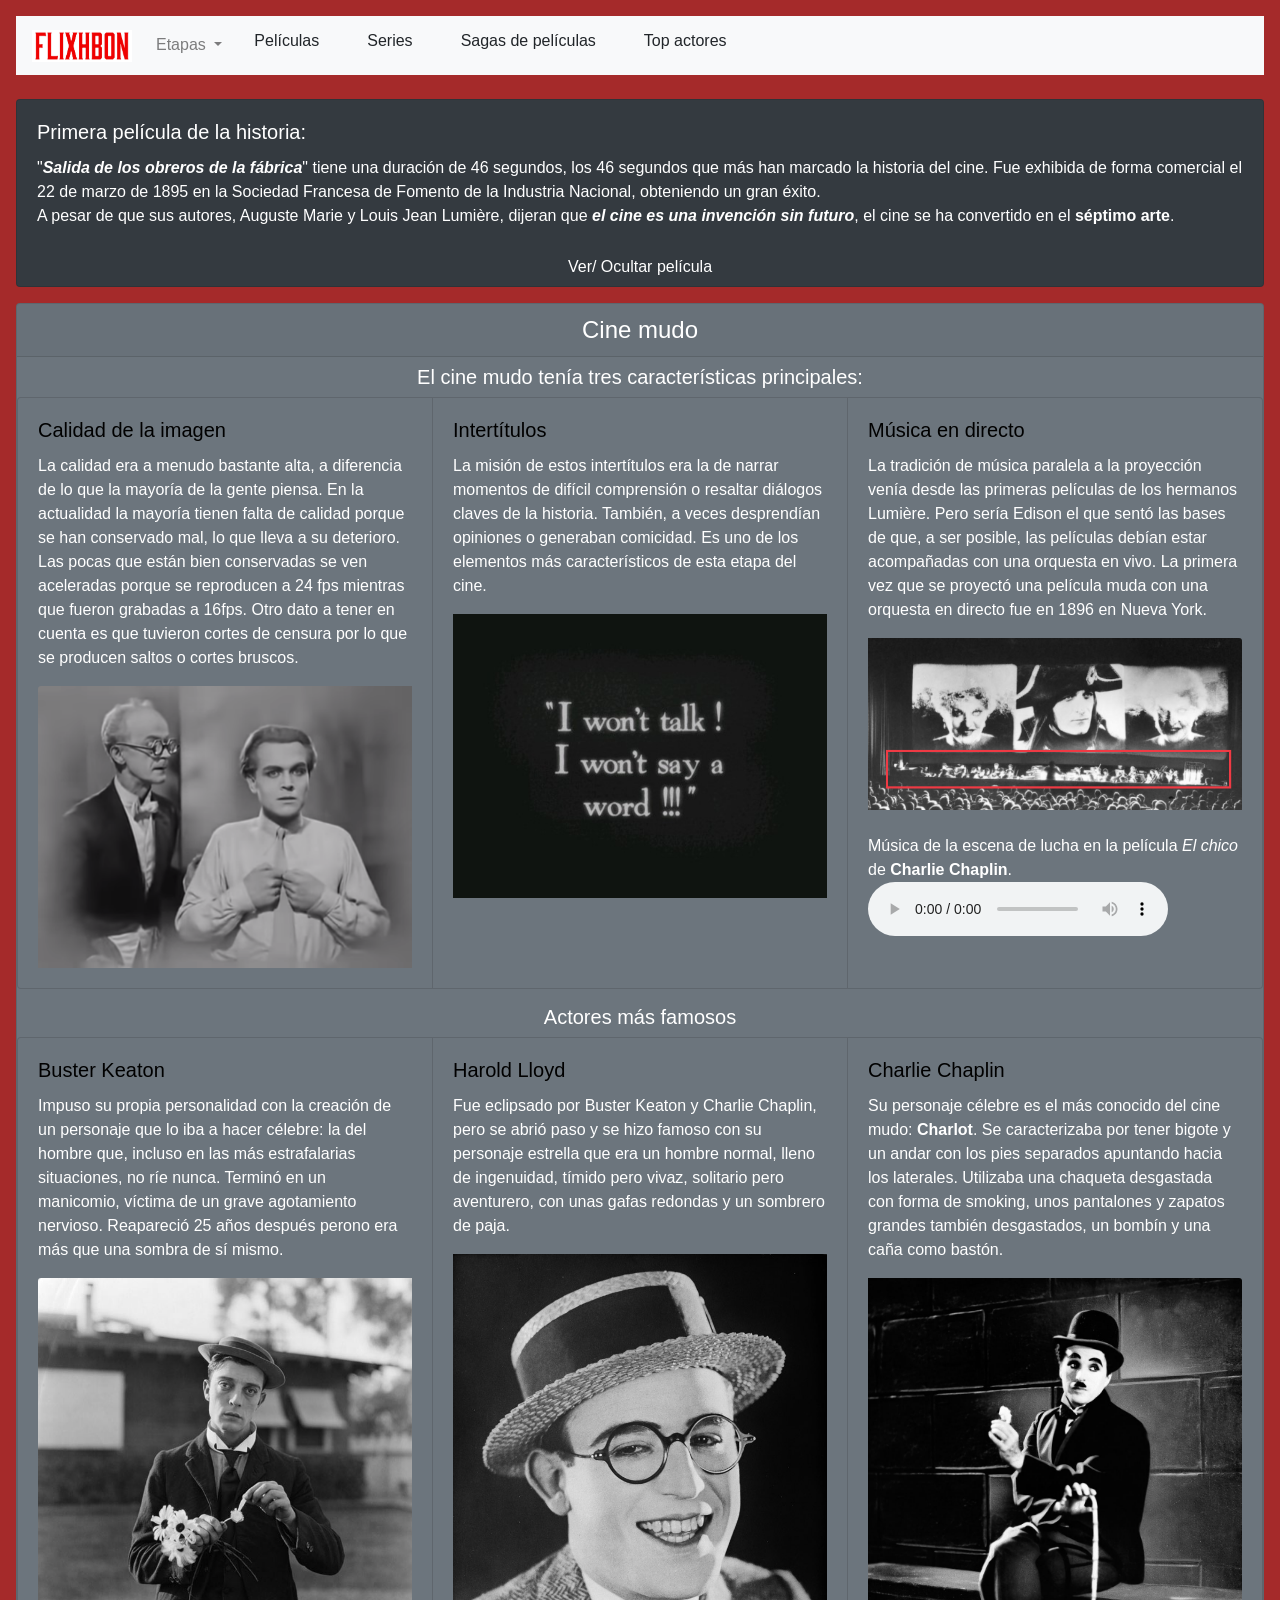
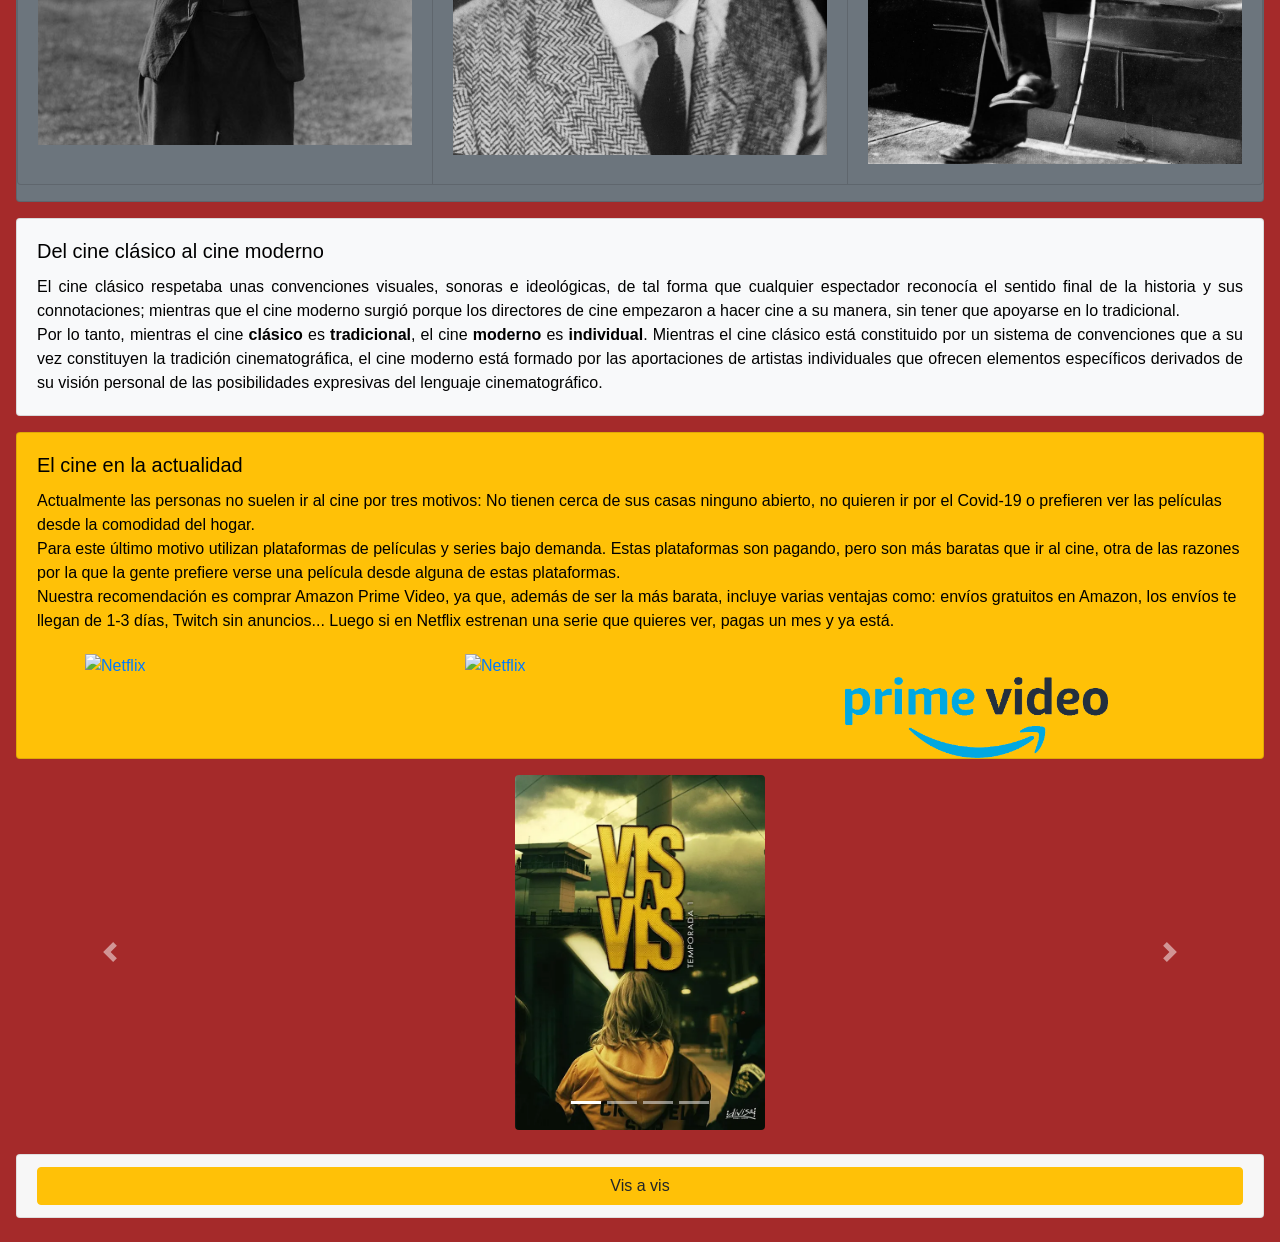
==== commit 9fe34bbe: "Fondo" ====
--- a/Historia del cine.html
+++ b/Historia del cine.html
@@ -17,8 +17,9 @@
     <script src="https://stackpath.bootstrapcdn.com/bootstrap/4.4.1/js/bootstrap.min.js"
         integrity="sha384-wfSDF2E50Y2D1uUdj0O3uMBJnjuUD4Ih7YwaYd1iqfktj0Uod8GCExl3Og8ifwB6"
         crossorigin="anonymous"></script>
+    <link rel="stylesheet" type="text/css" href="estilo-1.css">
 </head>
-<body div class="p-3 mb-2 bg-danger text-black">
+<body div class="p-3 mb-2">
     <nav class="navbar navbar-expand-lg navbar-light bg-light">
       <a class="navbar-brand" href="index.html"><img src="Recursos/Captura de pantalla 2021-02-10 123107.png" alt="Flixhbon" width="100"></a>
       <button class="navbar-toggler" type="button" data-toggle="collapse" data-target="#navbarNav" aria-controls="navbarNav" aria-expanded="false" aria-label="Toggle navigation">
@@ -168,6 +169,56 @@
     </div>
   </div>
 </div>
+<div id="carouselExampleIndicators" class="carousel slide" data-ride="carousel">
+  <ol class="carousel-indicators">
+    <li data-target="#carouselExampleIndicators" data-slide-to="0" class="active"></li>
+    <li data-target="#carouselExampleIndicators" data-slide-to="1"></li>
+    <li data-target="#carouselExampleIndicators" data-slide-to="2"></li>
+    <li data-target="#carouselExampleIndicators" data-slide-to="3"></li>
+  </ol>
+  <div class="carousel-inner">
+    <div class="carousel-item active">
+      <img src="Recursos/Vis a vis 1.webp"  class="rounded mx-auto d-block" alt="..." width="250px">
+    </div>
+    <div class="carousel-item">
+      <img src="Recursos/Vis a vis 2.webp" class="rounded mx-auto d-block" alt="..." width="250px">
+    </div>
+    <div class="carousel-item">
+      <img src="Recursos/Vis a vis 3.webp" class="rounded mx-auto d-block" alt="..." width="250px">
+    </div>
+    <div class="carousel-item">
+      <img src="Recursos/Vis a vis 4.webp" class="rounded mx-auto d-block" alt="..." width="250px">
+    </div>
+  </div>
+  <a class="carousel-control-prev" href="#carouselExampleIndicators" role="button" data-slide="prev">
+    <span class="carousel-control-prev-icon" aria-hidden="true"></span>
+    <span class="sr-only">Previous</span>
+  </a>
+  <a class="carousel-control-next" href="#carouselExampleIndicators" role="button" data-slide="next">
+    <span class="carousel-control-next-icon" aria-hidden="true"></span>
+    <span class="sr-only">Next</span>
+  </a>
+</div>
+<br>
+  <div class="accordion" id="accordionExample">
+    <div class="card">
+      <div class="card-header" id="headingOne">
+        <h2 class="mb-0">
+          <button class="btn btn-warning btn-block text-center" type="button" data-toggle="collapse" data-target="#collapseOne" aria-expanded="true" aria-controls="collapseOne">
+            Vis a vis
+          </button>
+        </h2>
+      </div>
+      <div id="collapseOne" class="collapse" aria-labelledby="headingOne" data-parent="#accordionExample">
+        <div class="card-body text-justify">
+        Vis a vis es una producción de Globomedia para Antena 3, que pretende acercar la ficción carcelaria, en expansión en otros países, al público español. La serie se centra en Macarena, una joven que entra como interna en una prisión de mujeres tras ser acusada de malversación y fraude fiscal.
+        <br>
+        Macarena es una mujer buena que, tras enamorarse de su jefe, se presta a manipular cuentas y malversar dinero de su empresa. Una vez en prisión se siente como pez fuera del agua y se da cuenta de que no tiene nada que ver con sus compañeras de celda. Sin embargo, si quiere sobrevivir allí los siete años que piden de condena para ella, deberá evolucionar, cambiar y dejar de lado sus escrúpulos, para poder convivir con el resto de reclusas.
+
+        </div>
+      </div>
+    </div>
+</div>
 
 </body>
 </html>
--- a/estilo-1.css
+++ b/estilo-1.css
@@ -0,0 +1,4 @@
+body{
+    background-color: brown;
+    color: black;
+}
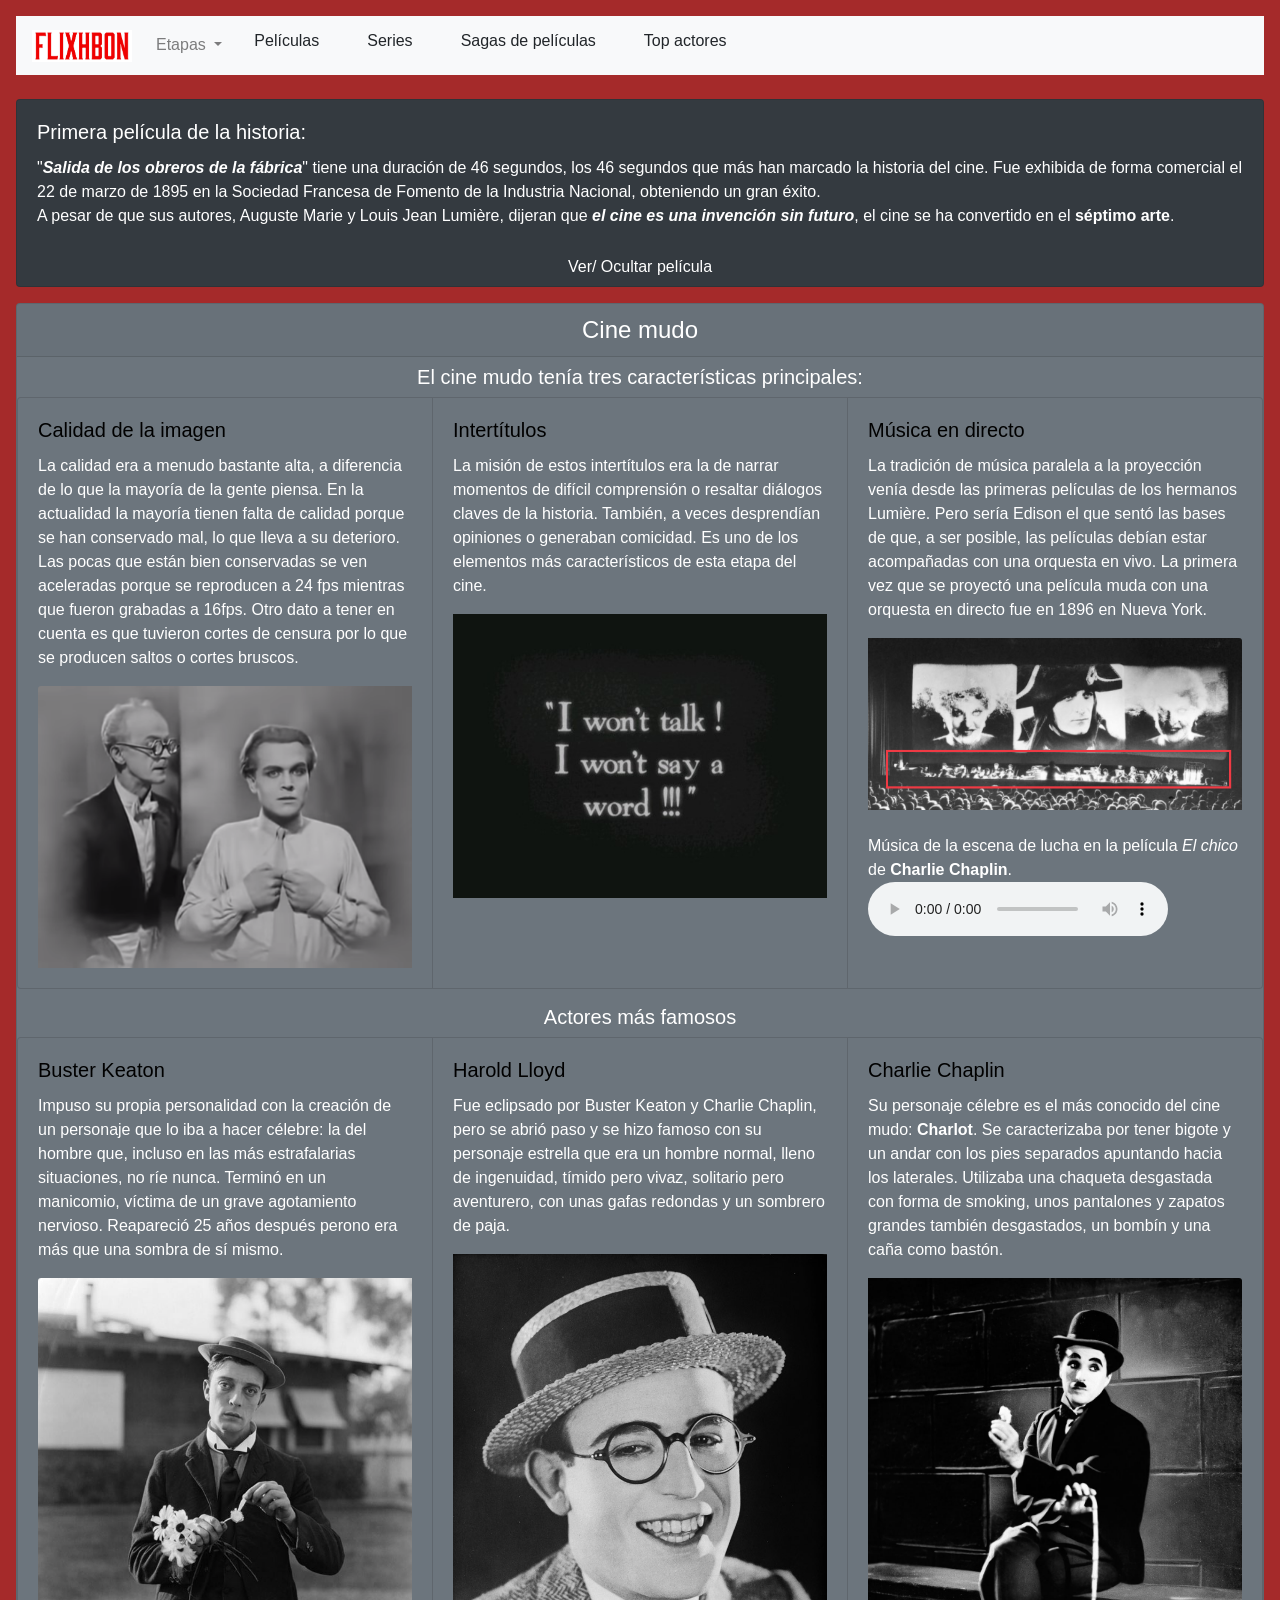
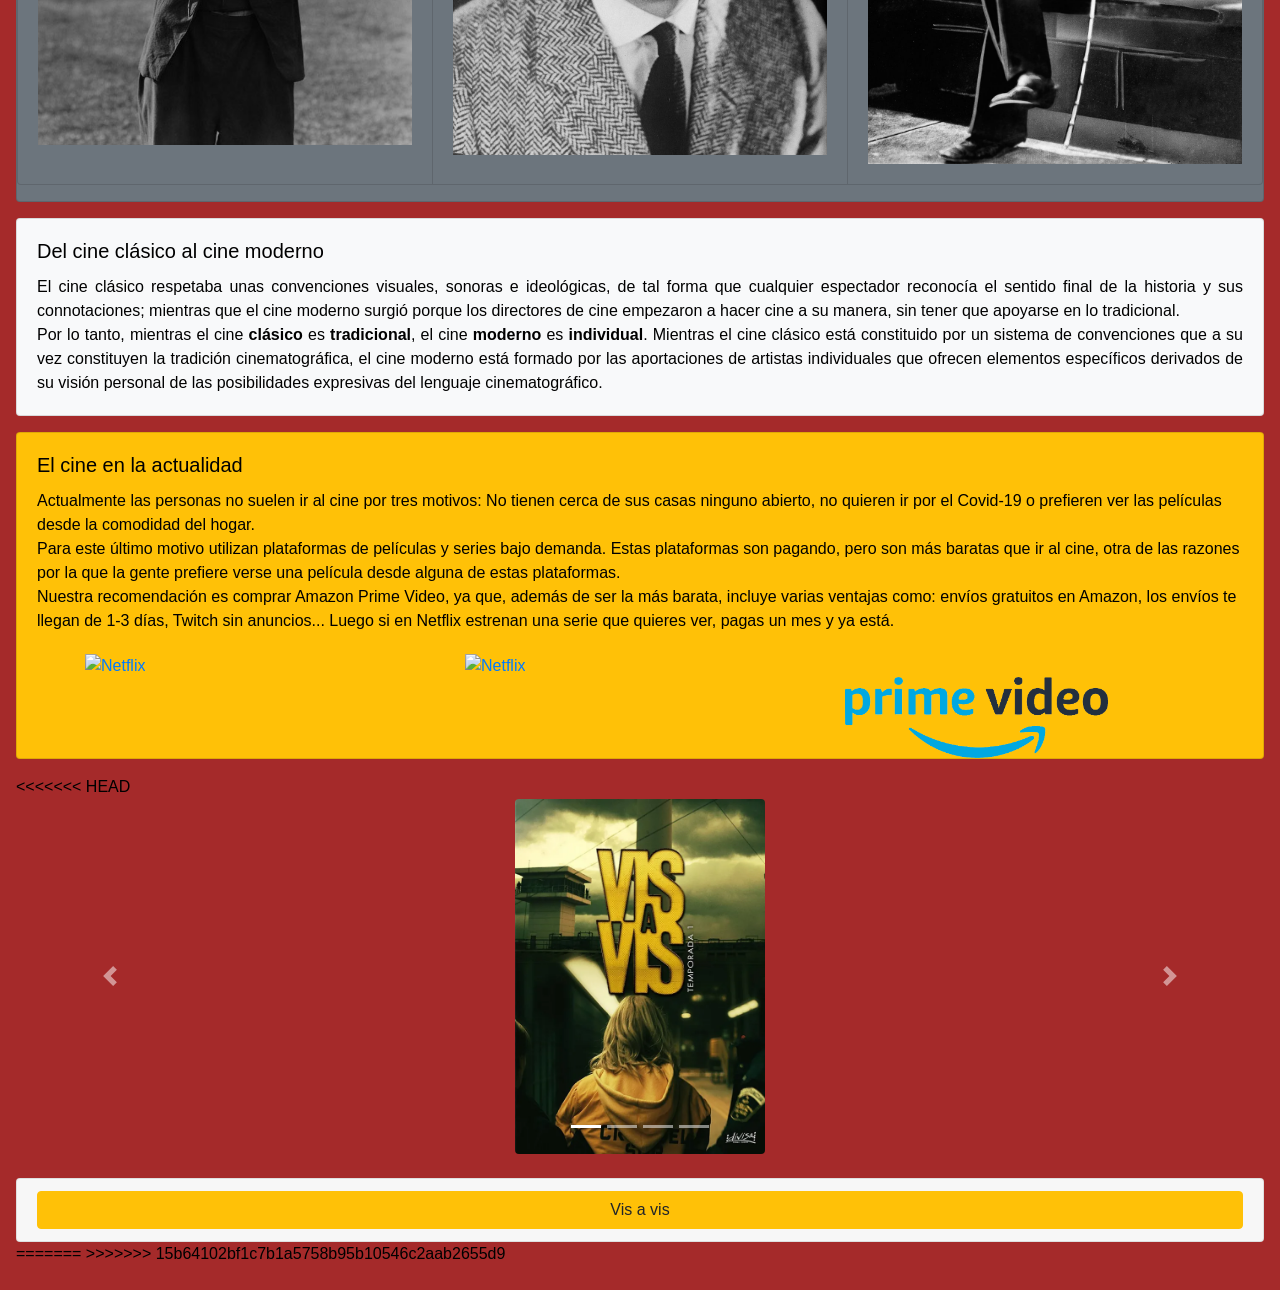
==== commit 2c97c47c: "Merge branch 'main' of https://github.com/JuanJos04/Proyecto" ====
--- a/Historia del cine.html
+++ b/Historia del cine.html
@@ -169,6 +169,7 @@
     </div>
   </div>
 </div>
+<<<<<<< HEAD
 <div id="carouselExampleIndicators" class="carousel slide" data-ride="carousel">
   <ol class="carousel-indicators">
     <li data-target="#carouselExampleIndicators" data-slide-to="0" class="active"></li>
@@ -219,6 +220,8 @@
       </div>
     </div>
 </div>
+=======
+>>>>>>> 15b64102bf1c7b1a5758b95b10546c2aab2655d9
 
 </body>
 </html>
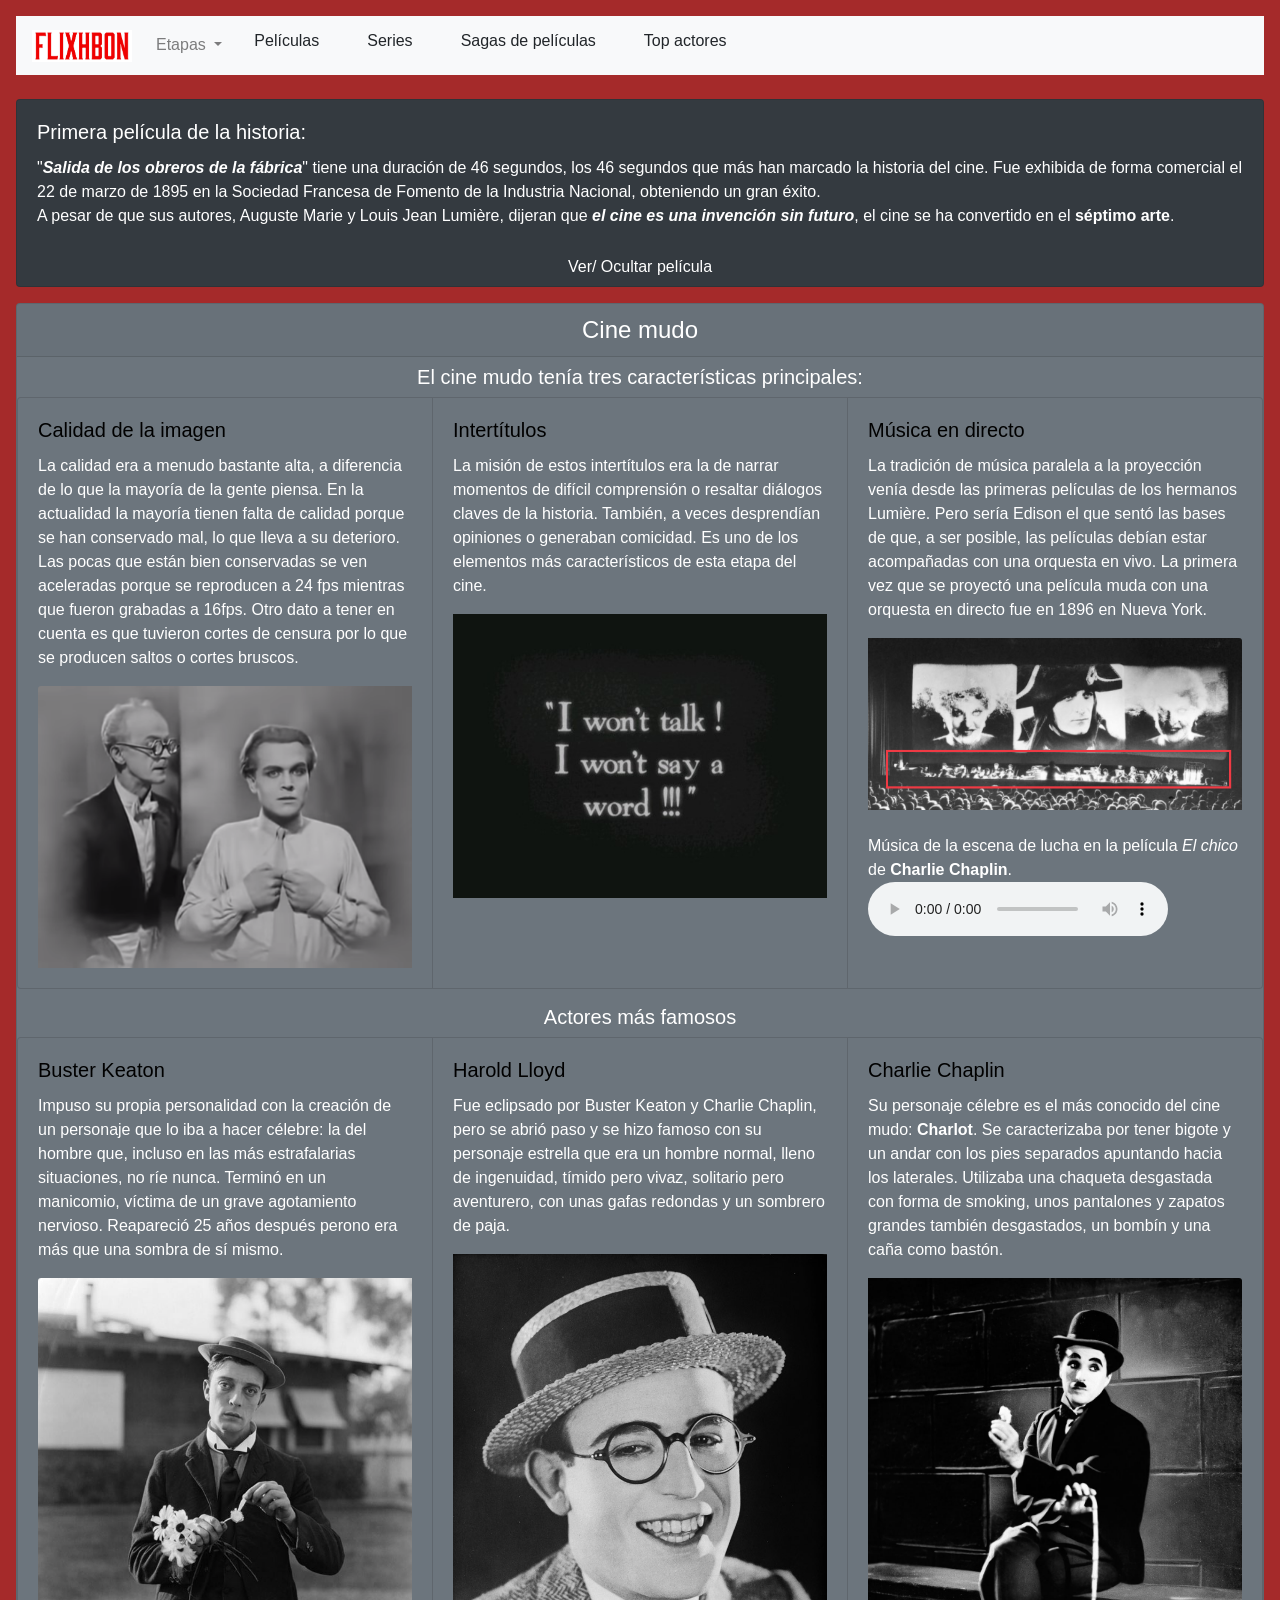
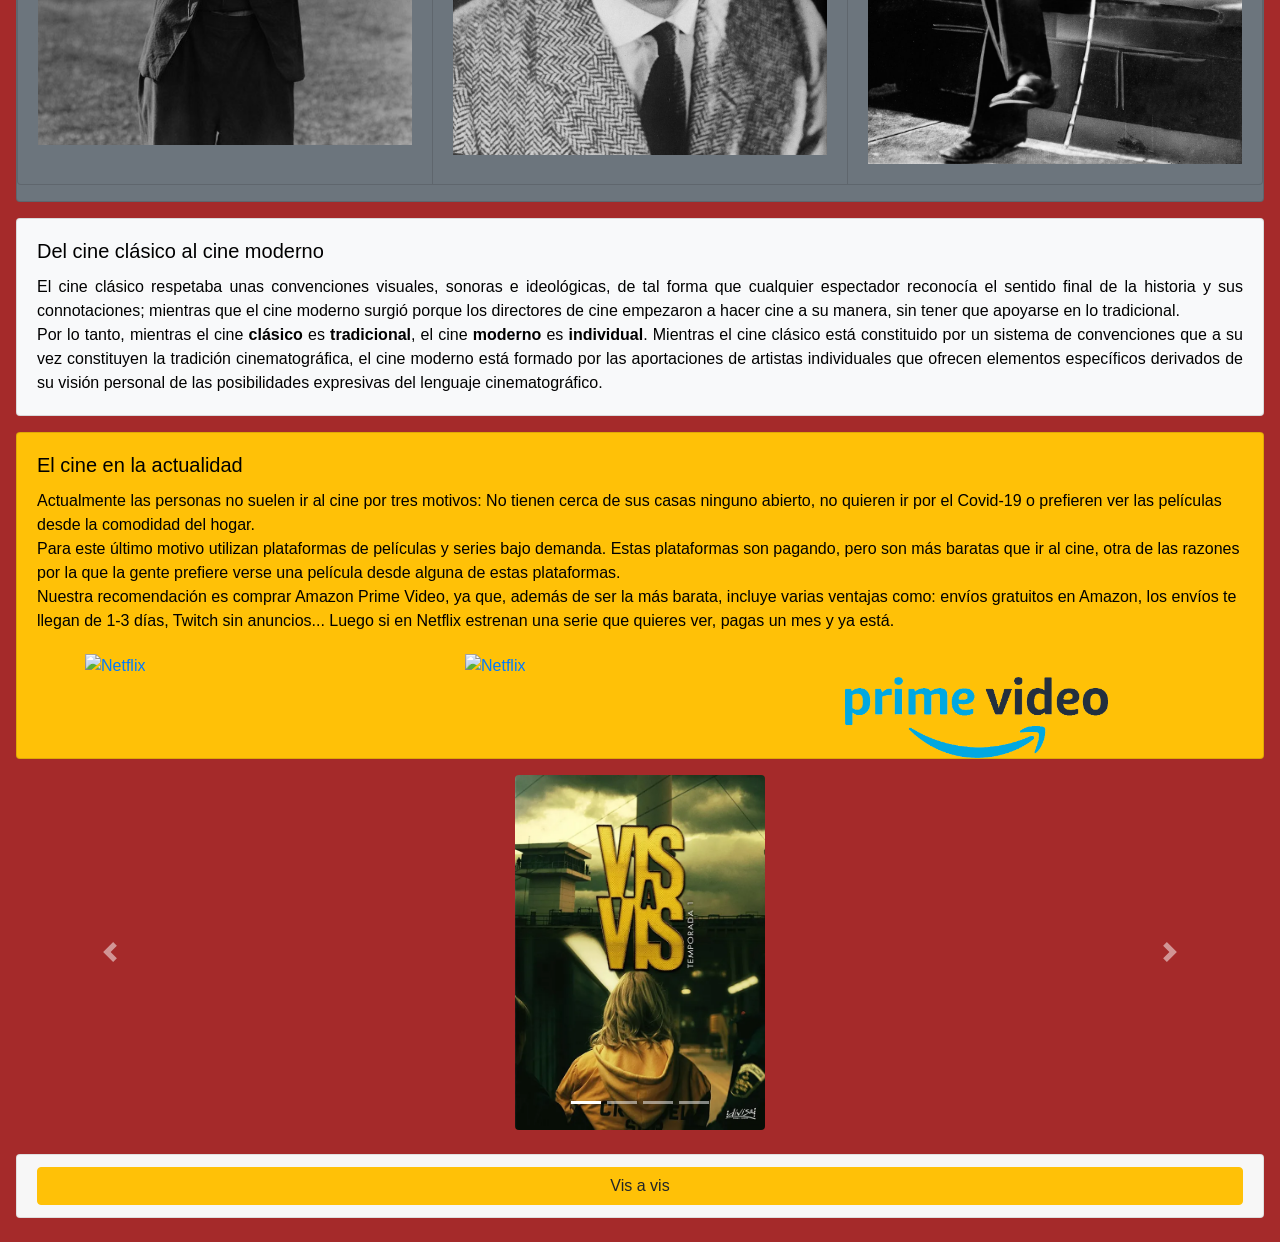
==== commit ae196fe5: "<srgdrf" ====
--- a/Historia del cine.html
+++ b/Historia del cine.html
@@ -169,7 +169,6 @@
     </div>
   </div>
 </div>
-<<<<<<< HEAD
 <div id="carouselExampleIndicators" class="carousel slide" data-ride="carousel">
   <ol class="carousel-indicators">
     <li data-target="#carouselExampleIndicators" data-slide-to="0" class="active"></li>
@@ -220,8 +219,6 @@
       </div>
     </div>
 </div>
-=======
->>>>>>> 15b64102bf1c7b1a5758b95b10546c2aab2655d9
 
 </body>
 </html>
